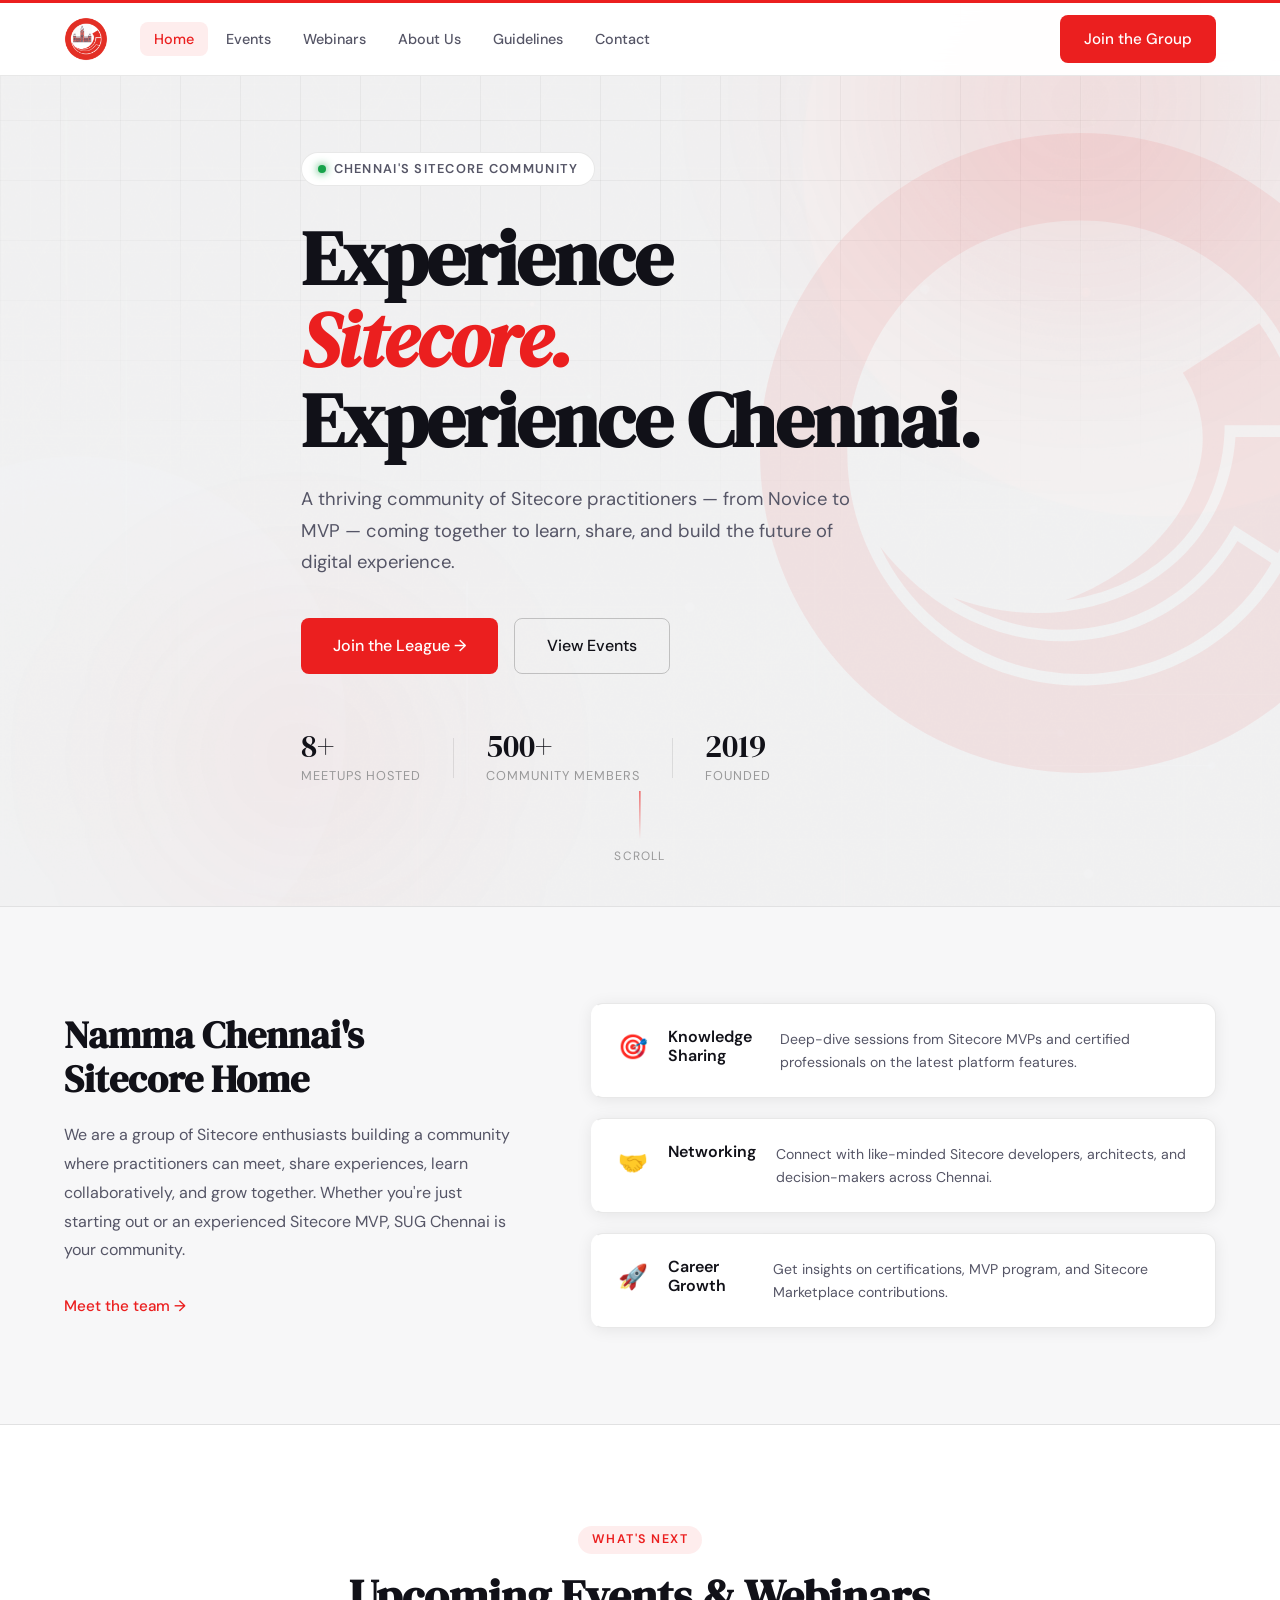
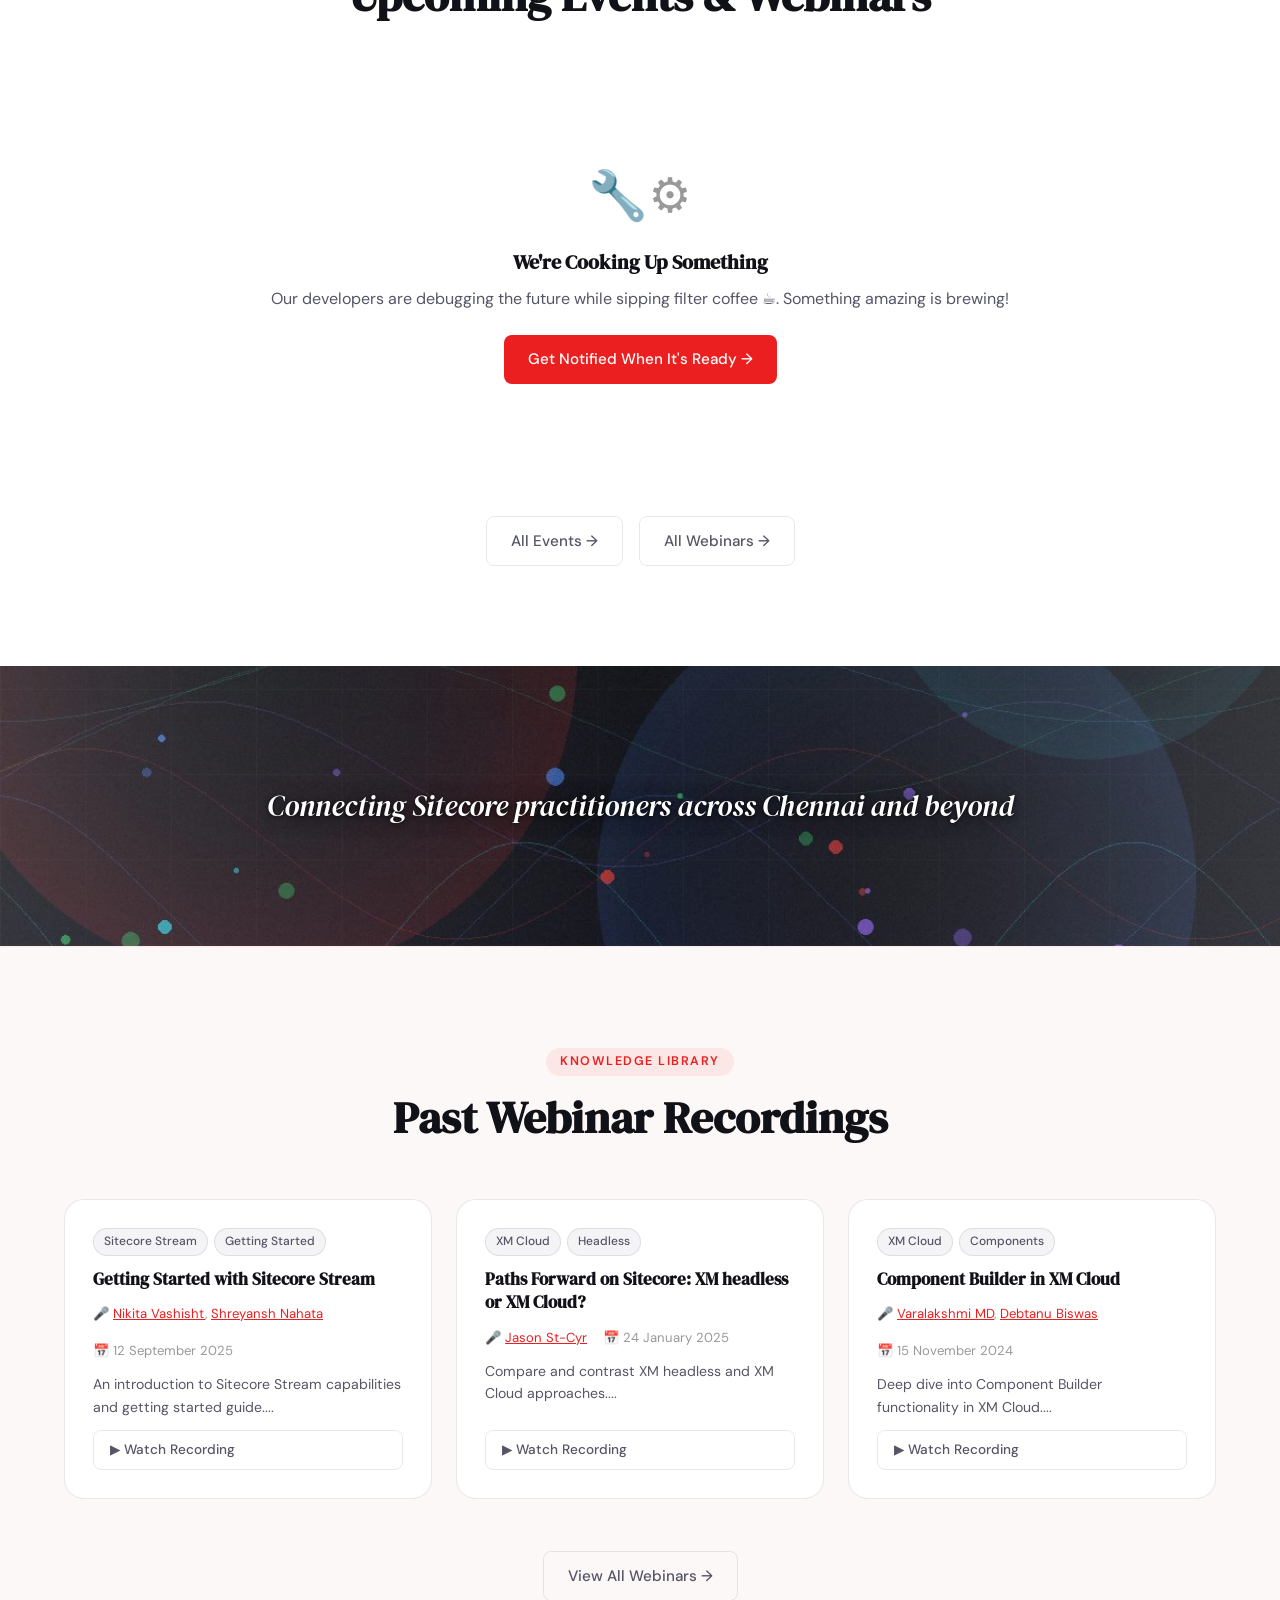
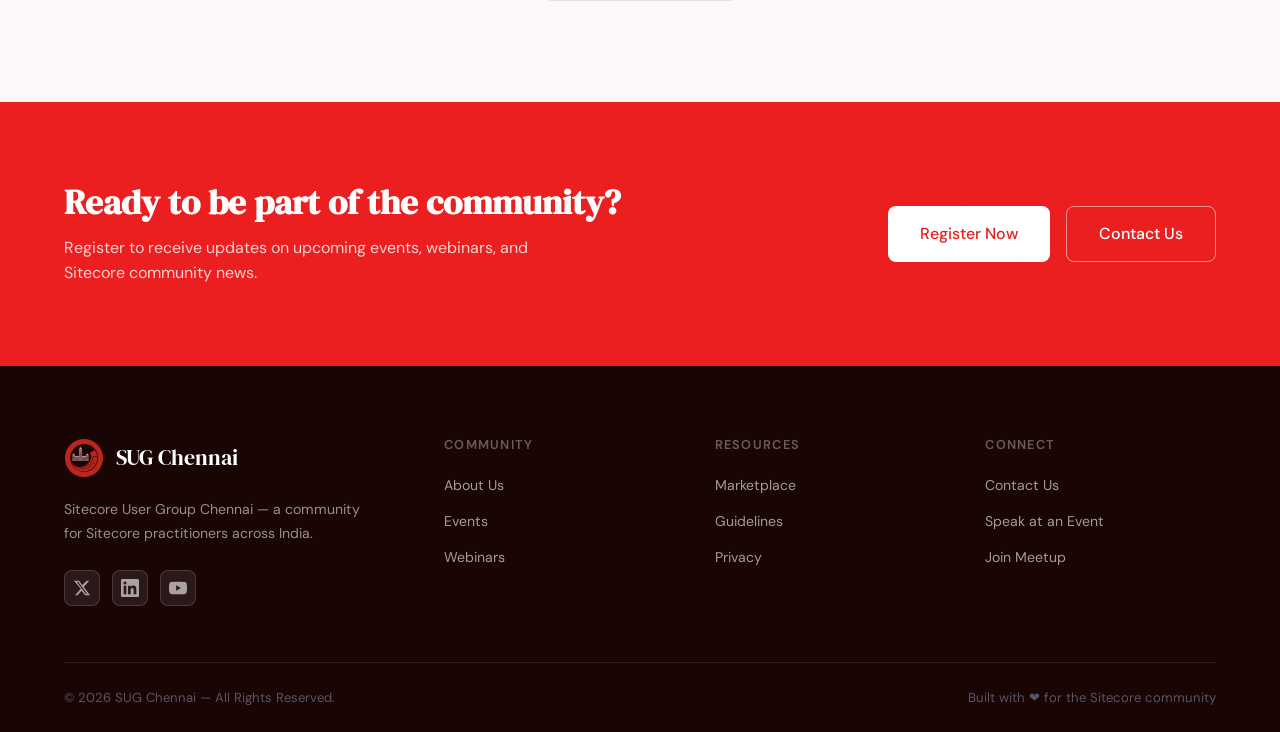
==== index.html @ 9e7dcb3f "Updated index" ====
<!DOCTYPE html>
<html lang="en-IN">
<head>
  <meta charset="UTF-8"/>
  <meta http-equiv="X-UA-Compatible" content="IE=edge"/>
  <meta name="viewport" content="width=device-width, initial-scale=1.0"/>
  <title>SUG Chennai – Sitecore User Group</title>
  <meta name="description" content="Sitecore User Group Chennai – A community of Sitecore enthusiasts sharing knowledge through meetups, webinars, and collaboration."/>
  <meta property="og:title" content="SUG Chennai – Sitecore User Group"/>
  <meta property="og:description" content="Experience Sitecore, Experience Chennai. Join the SUG Chennai community of Sitecore practitioners."/>
  <meta property="og:type" content="website"/>
  <meta property="og:url" content="https://www.sugchennai.co.in"/>
  <meta property="og:image" content="https://www.sugchennai.co.in/images/tech/hero-tech.jpg"/>
  <meta name="twitter:card" content="summary_large_image"/>
  <meta name="twitter:site" content="@sugchennai"/>
  <meta name="twitter:title" content="SUG Chennai – Sitecore User Group"/>
  <meta name="twitter:image" content="https://www.sugchennai.co.in/images/tech/hero-tech.jpg"/>
  <link rel="icon" href="images/favicon.png"/>
  <link rel="preconnect" href="https://fonts.googleapis.com"/>
  <link rel="preconnect" href="https://fonts.gstatic.com" crossorigin/>
  <link href="https://fonts.googleapis.com/css2?family=DM+Serif+Display:ital@0;1&family=DM+Sans:ital,opsz,wght@0,9..40,300;0,9..40,400;0,9..40,500;0,9..40,600;1,9..40,300&display=swap" rel="stylesheet"/>
  <link rel="stylesheet" href="style.css"/>
</head>
<body>

  <!-- NAV -->
  <!-- CONSISTENT HEADER ACROSS ALL PAGES -->
  <nav class="nav" id="nav">
    <div class="nav-inner">
      <a href="index.html" class="nav-logo">
        <img src="images/logo.png" alt="SUG Chennai" onerror="this.style.display='none'; this.nextElementSibling.style.display='flex'"/>
        <span class="logo-text" style="display:none">SUG<span class="accent">.</span></span>
      </a>
      <ul class="nav-links">
        <li><a href="index.html" class="active">Home</a></li>
        <li><a href="events.html">Events</a></li>
        <li><a href="webinar.html">Webinars</a></li>
        <li><a href="about.html">About Us</a></li>
        <li><a href="community-guidelines.html">Guidelines</a></li>
        <!-- <li><a href="https://www.meetup.com/sitecore-user-group-chennai/" target="_blank">Meetup</a></li> -->
        <li><a href="contact.html">Contact</a></li>
      </ul>
      <a href="https://docs.google.com/forms/d/e/1FAIpQLSclUuPoq6JLe4AswHsYxuBqe74FleTvR5fgJTmBtIwQFV6fjw/viewform" target="_blank" class="btn btn-primary nav-cta">Join the Group</a>
      <button class="hamburger" id="hamburger"><span></span><span></span><span></span></button>
    </div>
    <div class="mobile-menu" id="mobileMenu">
      <ul>
        <li><a href="index.html" class="active">Home</a></li>
        <li><a href="events.html">Events</a></li>
        <li><a href="webinar.html">Webinars</a></li>
        <li><a href="about.html">About Us</a></li>
        <li><a href="community-guidelines.html">Guidelines</a></li>
        <!-- <li><a href="https://www.meetup.com/sitecore-user-group-chennai/" target="_blank">Meetup</a></li> -->
        <li><a href="contact.html">Contact</a></li>
      </ul>
    </div>
  </nav>

  <!-- HERO -->
  <section class="hero">
    <div class="hero-bg">
      <div class="hero-img-bg"></div>
      <div class="hero-grid"></div>
      <div class="hero-orb hero-orb-1"></div>
      <div class="hero-orb hero-orb-2"></div>
      <!-- Sitecore logo — large decorative watermark, right side -->
      <img src="images/sitecorelogo.svg" class="hero-logo-watermark" alt="" aria-hidden="true"/>
    </div>
    <div class="container hero-content">
      <div class="hero-badge animate-in" style="animation-delay:0.1s">
        <span class="badge-dot"></span> Chennai's Sitecore Community
      </div>
      <h1 class="hero-title animate-in" style="animation-delay:0.2s">
        Experience<br/><em>Sitecore.</em><br/>Experience Chennai.
      </h1>
      <p class="hero-sub animate-in" style="animation-delay:0.35s">
        A thriving community of Sitecore practitioners — from Novice to MVP — coming together to learn, share, and build the future of digital experience.
      </p>
      <div class="hero-actions animate-in" style="animation-delay:0.5s">
        <a href="https://docs.google.com/forms/d/e/1FAIpQLSclUuPoq6JLe4AswHsYxuBqe74FleTvR5fgJTmBtIwQFV6fjw/viewform" target="_blank" class="btn btn-primary btn-large">Join the League →</a>
        <a href="events.html" class="btn btn-ghost btn-large" style="border-color:rgba(0,0,0,0.2);color:var(--text);">View Events</a>
      </div>
      <div class="hero-stats animate-in" style="animation-delay:0.65s">
        <div class="stat"><span class="stat-num">8+</span><span class="stat-label">Meetups Hosted</span></div>
        <div class="stat-divider"></div>
        <div class="stat"><span class="stat-num">500+</span><span class="stat-label">Community Members</span></div>
        <div class="stat-divider"></div>
        <div class="stat"><span class="stat-num">2019</span><span class="stat-label">Founded</span></div>
      </div>
    </div>
    <div class="hero-scroll-indicator">
      <div class="scroll-line"></div>
      <span>Scroll</span>
    </div>
  </section>

  <!-- ABOUT STRIP -->
  <section class="about-strip">
    <div class="container">
      <div class="about-strip-inner">
        <div class="about-strip-text">
          <h2>Namma Chennai's<br/>Sitecore Home</h2>
          <p>We are a group of Sitecore enthusiasts building a community where practitioners can meet, share experiences, learn collaboratively, and grow together. Whether you're just starting out or an experienced Sitecore MVP, SUG Chennai is your community.</p>
          <a href="about.html" class="link-arrow">Meet the team →</a>
        </div>
        <div class="about-strip-features">
          <div class="feature-card">
            <div class="feature-icon">🎯</div>
            <h3>Knowledge Sharing</h3>
            <p>Deep-dive sessions from Sitecore MVPs and certified professionals on the latest platform features.</p>
          </div>
          <div class="feature-card">
            <div class="feature-icon">🤝</div>
            <h3>Networking</h3>
            <p>Connect with like-minded Sitecore developers, architects, and decision-makers across Chennai.</p>
          </div>
          <div class="feature-card">
            <div class="feature-icon">🚀</div>
            <h3>Career Growth</h3>
            <p>Get insights on certifications, MVP program, and Sitecore Marketplace contributions.</p>
          </div>
        </div>
      </div>
    </div>
  </section>

  <!-- UPCOMING EVENTS -->
  <section class="section" id="upcoming">
    <div class="container">
      <div class="section-header">
        <div class="section-tag">What's Next</div>
        <h2 class="section-title">Upcoming Events & Webinars</h2>
      </div>
      <div class="upcoming-grid" id="upcomingGrid">
        <!-- Rendered by JS -->
        <div class="loading-placeholder">Loading events...</div>
      </div>
      <div class="section-footer">
        <a href="events.html" class="btn btn-outline">All Events →</a>
        <a href="webinar.html" class="btn btn-outline">All Webinars →</a>
      </div>
    </div>
  </section>

  <!-- TECH VISUAL BREAK -->
  <div class="img-break">
    <img src="images/tech/network-abstract.jpg" alt="Technology network visualization" loading="lazy"/>
    <div class="img-break-overlay">
      <div class="img-break-text">
        <span>Connecting Sitecore practitioners across Chennai and beyond</span>
      </div>
    </div>
  </div>

  <!-- RECENT WEBINARS -->
  <section class="section section-alt" id="webinars">
    <div class="container">
      <div class="section-header">
        <div class="section-tag">Knowledge Library</div>
        <h2 class="section-title">Past Webinar Recordings</h2>
      </div>
      <div class="webinar-grid" id="webinarGrid">
        <!-- Rendered by JS -->
      </div>
      <div class="section-footer">
        <a href="webinar.html" class="btn btn-outline">View All Webinars →</a>
      </div>
    </div>
  </section>

  <!-- JOIN CTA -->
  <section class="cta-section">
    <div class="container">
      <div class="cta-inner">
        <div class="cta-text">
          <h2>Ready to be part of the community?</h2>
          <p>Register to receive updates on upcoming events, webinars, and Sitecore community news.</p>
        </div>
        <div class="cta-actions">
          <a href="https://docs.google.com/forms/d/e/1FAIpQLSclUuPoq6JLe4AswHsYxuBqe74FleTvR5fgJTmBtIwQFV6fjw/viewform" target="_blank" class="btn btn-primary btn-large">Register Now</a>
          <a href="https://forms.gle/mnNefUYWEunT3SGh9" target="_blank" class="btn btn-ghost btn-large">Contact Us</a>
        </div>
      </div>
    </div>
  </section>

  <!-- FOOTER -->
  <!-- CONSISTENT FOOTER ACROSS ALL PAGES -->
  <footer class="footer">
    <div class="container">
      <div class="footer-top">
        <div class="footer-brand">
          <div style="display:flex;align-items:center;gap:12px;margin-bottom:4px;">
            <img src="images/logo.png" width="40" height="40" alt="SUG Chennai" style="opacity:0.8;"/>
            <span class="footer-logo">SUG Chennai</span>
          </div>
          <p>Sitecore User Group Chennai — a community for Sitecore practitioners across India.</p>
          <div class="social-links">
            <a href="https://twitter.com/sugchennai" target="_blank" aria-label="Twitter"><svg viewBox="0 0 24 24" width="18" height="18" fill="currentColor"><path d="M18.244 2.25h3.308l-7.227 8.26 8.502 11.24H16.17l-4.714-6.231-5.401 6.231H2.744l7.73-8.835L1.254 2.25H8.08l4.259 5.631zm-1.161 17.52h1.833L7.084 4.126H5.117z"/></svg></a>
            <a href="https://www.linkedin.com/groups/8679823/" target="_blank" aria-label="LinkedIn"><svg viewBox="0 0 24 24" width="18" height="18" fill="currentColor"><path d="M20.447 20.452h-3.554v-5.569c0-1.328-.027-3.037-1.852-3.037-1.853 0-2.136 1.445-2.136 2.939v5.667H9.351V9h3.414v1.561h.046c.477-.9 1.637-1.85 3.37-1.85 3.601 0 4.267 2.37 4.267 5.455v6.286zM5.337 7.433a2.062 2.062 0 01-2.063-2.065 2.064 2.064 0 112.063 2.065zm1.782 13.019H3.555V9h3.564v11.452zM22.225 0H1.771C.792 0 0 .774 0 1.729v20.542C0 23.227.792 24 1.771 24h20.451C23.2 24 24 23.227 24 22.271V1.729C24 .774 23.2 0 22.222 0h.003z"/></svg></a>
            <a href="https://www.youtube.com/channel/UCOzk19JDPhqL1rsR-O8bP-g" target="_blank" aria-label="YouTube"><svg viewBox="0 0 24 24" width="18" height="18" fill="currentColor"><path d="M23.498 6.186a3.016 3.016 0 00-2.122-2.136C19.505 3.545 12 3.545 12 3.545s-7.505 0-9.377.505A3.017 3.017 0 00.502 6.186C0 8.07 0 12 0 12s0 3.93.502 5.814a3.016 3.016 0 002.122 2.136c1.871.505 9.376.505 9.376.505s7.505 0 9.377-.505a3.015 3.015 0 002.122-2.136C24 15.93 24 12 24 12s0-3.93-.502-5.814zM9.545 15.568V8.432L15.818 12l-6.273 3.568z"/></svg></a>
          </div>
        </div>
        <div class="footer-links">
          <div class="footer-col">
            <h4>Community</h4>
            <ul>
              <li><a href="about.html">About Us</a></li>
              <li><a href="events.html">Events</a></li>
              <li><a href="webinar.html">Webinars</a></li>
            </ul>
          </div>
          <div class="footer-col">
            <h4>Resources</h4>
            <ul>
              <li><a href="market-place-contribution.html">Marketplace</a></li>
              <li><a href="community-guidelines.html">Guidelines</a></li>
              <li><a href="privacy-policy.html">Privacy</a></li>
            </ul>
          </div>
          <div class="footer-col">
            <h4>Connect</h4>
            <ul>
              <li><a href="https://forms.gle/mnNefUYWEunT3SGh9" target="_blank">Contact Us</a></li>
              <li><a href="https://forms.gle/mnNefUYWEunT3SGh9" target="_blank">Speak at an Event</a></li>
              <li><a href="https://www.meetup.com/sitecore-user-group-chennai/" target="_blank">Join Meetup</a></li>
            </ul>
          </div>
        </div>
      </div>
      <div class="footer-bottom">
        <p>© <span class="current-year"></span> SUG Chennai — All Rights Reserved.</p>
        <p>Built with ❤️ for the Sitecore community</p>
      </div>
    </div>
  </footer>

  <script>
    // Update current year in footer
    document.querySelector('.current-year').textContent = new Date().getFullYear();

    // Mobile menu toggle
    const hamburger = document.getElementById('hamburger');
    const mobileMenu = document.getElementById('mobileMenu');
    
    hamburger.addEventListener('click', () => {
      hamburger.classList.toggle('open');
      mobileMenu.classList.toggle('open');
    });

    // Close menu when link is clicked
    document.querySelectorAll('.mobile-menu a').forEach(link => {
      link.addEventListener('click', () => {
        hamburger.classList.remove('open');
        mobileMenu.classList.remove('open');
      });
    });

    // Sticky nav on scroll
    let lastScroll = 0;
    window.addEventListener('scroll', () => {
      const nav = document.getElementById('nav');
      if (window.scrollY > 100) {
        nav.style.boxShadow = '0 4px 20px rgba(0,0,0,0.1)';
      } else {
        nav.style.boxShadow = '0 2px 12px rgba(0,0,0,0.06)';
      }
    });
  </script>

  <script src="data.js"></script>
  <script src="main.js"></script>
  <script>
    // Render upcoming events & webinars on homepage
    document.addEventListener('DOMContentLoaded', function() {
      // Get current date and time
      const now = new Date();
      
      // Filter for truly future events/webinars (considering date AND time)
      const upcoming = [
        ...SUGData.events.filter(e => {
          const eventDateTime = new Date(e.date);
          // Parse time from format like "5:00 PM - 6:00 PM IST"
          const timeMatch = e.time.match(/(\d+):(\d+)\s*(AM|PM)/i);
          if (timeMatch) {
            let hours = parseInt(timeMatch[1]);
            const minutes = parseInt(timeMatch[2]);
            const period = timeMatch[3].toUpperCase();
            
            // Convert to 24-hour format
            if (period === 'PM' && hours !== 12) hours += 12;
            if (period === 'AM' && hours === 12) hours = 0;
            
            eventDateTime.setHours(hours, minutes, 0, 0);
          }
          
          return eventDateTime > now;
        }).map(e => ({...e, type:'event'})),
        
        ...SUGData.webinars.filter(w => {
          const webinarDateTime = new Date(w.date);
          // Parse time from format like "5:00 PM - 6:00 PM IST"
          const timeMatch = w.time.match(/(\d+):(\d+)\s*(AM|PM)/i);
          if (timeMatch) {
            let hours = parseInt(timeMatch[1]);
            const minutes = parseInt(timeMatch[2]);
            const period = timeMatch[3].toUpperCase();
            
            // Convert to 24-hour format
            if (period === 'PM' && hours !== 12) hours += 12;
            if (period === 'AM' && hours === 12) hours = 0;
            
            webinarDateTime.setHours(hours, minutes, 0, 0);
          }
          
          return webinarDateTime > now;
        }).map(w => ({...w, type:'webinar'}))
      ].sort((a,b) => new Date(a.date) - new Date(b.date));

      const grid = document.getElementById('upcomingGrid');
      if (upcoming.length === 0) {
        grid.innerHTML = `
          <div class="empty-state" style="grid-column: 1 / -1; text-align: center; padding: 80px 24px;">
            <div style="font-size: 48px; margin-bottom: 16px;">🔧⚙️</div>
            <h3 style="margin: 0 0 12px 0; color: var(--text); font-size: 20px;">We're Cooking Up Something</h3>
            <p style="margin: 0 0 24px 0; color: var(--text-muted); font-size: 16px;">Our developers are debugging the future while sipping filter coffee ☕. Something amazing is brewing!</p>
            <a href="https://forms.gle/mnNefUYWEunT3SGh9" target="_blank" class="btn btn-primary" style="display: inline-block; color: white !important;">Get Notified When It's Ready →</a>
          </div>
        `;
      } else {
        grid.innerHTML = upcoming.slice(0,3).map(item => renderUpcomingCard(item)).join('');
      }

      // Render most recent completed webinars (newest first)
      const webinarGrid = document.getElementById('webinarGrid');
      const completed = SUGData.webinars
        .filter(w => w.status === 'completed')
        .sort((a, b) => new Date(b.date) - new Date(a.date)) // Sort newest first
        .slice(0,3);
      
      webinarGrid.innerHTML = completed.map(w => {
        const speakersHtml = (w.speakers || []).map(s => {
          const name = typeof s === 'object' ? s.name : s;
          const url  = typeof s === 'object' ? s.linkedin : null;
          return url
            ? `<a href="${url}" target="_blank" rel="noopener" style="color:var(--accent);text-decoration:underline;">${name}</a>`
            : name;
        }).join(', ');
        return `
          <div class="webinar-card">
            <div class="webinar-tags">${(w.tags || []).map(t => `<span class="tag">${t}</span>`).join('')}</div>
            <h3>${w.title}</h3>
            <div class="webinar-meta">
              ${speakersHtml ? `<span>🎤 ${speakersHtml}</span>` : ''}
              <span>📅 ${formatDate(w.date)}</span>
            </div>
            <p>${w.description.substring(0, 120)}...</p>
            ${w.youtubeId && w.youtubeId.length === 11 ? `<a href="https://www.youtube.com/watch?v=${w.youtubeId}" target="_blank" class="btn btn-sm btn-outline">▶ Watch Recording</a>` : ''}
          </div>
        `;
      }).join('');
    });

    function renderUpcomingCard(item) {
      const isEvent = item.type === 'event';
      const speakersHtml = (item.speakers || []).map(s => {
        const name = typeof s === 'object' ? s.name : s;
        const url  = typeof s === 'object' ? s.linkedin : null;
        return url
          ? `<a href="${url}" target="_blank" rel="noopener" style="color:var(--accent);text-decoration:underline;">${name}</a>`
          : name;
      }).join(', ');
      return `
        <div class="upcoming-card upcoming-card--${item.type}">
          <div class="upcoming-card-type">${isEvent ? '📍 In-Person / Online Event' : '🖥 Live Webinar'}</div>
          <div class="upcoming-card-date">${formatDate(item.date)}</div>
          <h3>${item.title}</h3>
          <p>${item.description.substring(0, 130)}...</p>
          <div class="upcoming-card-meta">
            ${isEvent
              ? `<span>🕐 ${item.time}</span><span>📍 ${item.venue}</span>${speakersHtml ? `<span>🎤 ${speakersHtml}</span>` : ''}`
              : `<span>🕐 ${item.time}</span>${speakersHtml ? `<span>🎤 ${speakersHtml}</span>` : ''}`}
          </div>
          <div class="upcoming-card-tags">${(item.tags||[]).map(t=>`<span class="tag">${t}</span>`).join('')}</div>
          ${item.registerLink ? `<a href="${item.registerLink}" target="_blank" class="btn btn-primary">Register →</a>` : ''}
        </div>
      `;
    }

    function formatDate(dateStr) {
      return new Date(dateStr).toLocaleDateString('en-IN', {day:'numeric', month:'long', year:'numeric'});
    }
  </script>
</body>
</html>
---- style.css ----
/* ============================================
   SUG Chennai – Global Stylesheet
   Design: White + Sitecore Red professional theme
   ============================================ */

:root {
  --bg: #ffffff;
  --bg-2: #f7f7f8;
  --bg-3: #f0f0f2;
  --surface: #ffffff;
  --surface-2: #f4f4f6;
  --border: rgba(0,0,0,0.09);
  --border-hover: rgba(0,0,0,0.2);
  --text: #111118;
  --text-muted: #555566;
  --text-faint: #99999a;
  --accent: #eb1f1f;
  --accent-light: #ff4444;
  --accent-dim: rgba(235,31,31,0.08);
  --accent-glow: rgba(235,31,31,0.18);
  --blue: #2563eb;
  --green: #16a34a;
  --yellow: #d97706;
  --radius: 12px;
  --radius-lg: 20px;
  --radius-sm: 8px;
  --shadow: 0 2px 16px rgba(0,0,0,0.08);
  --shadow-lg: 0 8px 40px rgba(0,0,0,0.13);
  --font-display: 'DM Serif Display', Georgia, serif;
  --font-body: 'DM Sans', system-ui, sans-serif;
  --nav-h: 72px;
  --max-w: 1200px;
  --transition: 0.2s ease;
}

*, *::before, *::after { box-sizing: border-box; margin: 0; padding: 0; }

html { scroll-behavior: smooth; }

body {
  background: var(--bg);
  color: var(--text);
  font-family: var(--font-body);
  font-size: 16px;
  line-height: 1.6;
  -webkit-font-smoothing: antialiased;
  overflow-x: hidden;
}

a { color: inherit; text-decoration: none; }
img { max-width: 100%; display: block; }
ul { list-style: none; }
button { cursor: pointer; font-family: inherit; }

/* ---- TYPOGRAPHY ---- */
h1, h2, h3, h4, h5 { font-family: var(--font-display); line-height: 1.15; color: var(--text); }
h1 { font-size: clamp(2.4rem, 5vw, 4.2rem); }
h2 { font-size: clamp(1.8rem, 3.5vw, 2.8rem); }
h3 { font-size: clamp(1.2rem, 2.5vw, 1.5rem); }
h4 { font-size: 1.1rem; font-family: var(--font-body); font-weight: 600; }
p { color: var(--text-muted); }
em { font-style: italic; color: var(--accent); }

.accent { color: var(--accent); }

/* ---- LAYOUT ---- */
.container {
  max-width: var(--max-w);
  margin: 0 auto;
  padding: 0 24px;
}

.section { padding: 100px 0; }
.section-alt { background: #fdf8f8; border-top: 1px solid rgba(235,31,31,0.06); border-bottom: 1px solid rgba(235,31,31,0.06); }

.section-header {
  margin-bottom: 56px;
  text-align: center;
}

.section-tag {
  display: inline-block;
  font-size: 0.78rem;
  font-weight: 600;
  letter-spacing: 0.12em;
  text-transform: uppercase;
  color: var(--accent);
  background: var(--accent-dim);
  padding: 4px 14px;
  border-radius: 100px;
  margin-bottom: 16px;
}

.section-title { color: var(--text); margin-bottom: 12px; }

.section-footer {
  margin-top: 52px;
  display: flex;
  gap: 16px;
  justify-content: center;
  flex-wrap: wrap;
}

/* ---- BUTTONS ---- */
.btn {
  display: inline-flex;
  align-items: center;
  gap: 8px;
  padding: 12px 24px;
  border-radius: var(--radius-sm);
  font-weight: 500;
  font-size: 0.95rem;
  transition: all var(--transition);
  border: none;
  cursor: pointer;
  font-family: var(--font-body);
  white-space: nowrap;
}

.btn-primary {
  background: var(--accent);
  color: #fff;
  box-shadow: 0 0 0 0 var(--accent-glow);
}
.btn-primary:hover {
  background: var(--accent-light);
  box-shadow: 0 0 0 4px var(--accent-glow);
  transform: translateY(-1px);
}

.btn-ghost {
  background: transparent;
  color: var(--text);
  border: 1px solid var(--border-hover);
}
.btn-ghost:hover { border-color: var(--accent); color: var(--accent); }

.btn-outline {
  background: transparent;
  color: var(--text-muted);
  border: 1px solid var(--border);
}
.btn-outline:hover { border-color: var(--text-muted); color: var(--text); }

.btn-large { padding: 14px 32px; font-size: 1rem; }
.btn-sm { padding: 8px 16px; font-size: 0.85rem; }

/* ---- NAV ---- */
.nav {
  position: fixed;
  top: 0; left: 0; right: 0;
  z-index: 1000;
  background: rgba(255,255,255,0.97);
  backdrop-filter: blur(16px);
  -webkit-backdrop-filter: blur(16px);
  border-bottom: 1px solid var(--border);
  border-top: 3px solid var(--accent);
  transition: all var(--transition);
  box-shadow: 0 2px 12px rgba(0,0,0,0.06);
}

.nav-inner {
  max-width: var(--max-w);
  margin: 0 auto;
  padding: 0 24px;
  height: var(--nav-h);
  display: flex;
  align-items: center;
  gap: 32px;
}

.nav-logo {
  display: flex;
  align-items: center;
  flex-shrink: 0;
}

.nav-logo img { height: 44px; width: auto; }

.logo-text {
  font-family: var(--font-display);
  font-size: 1.6rem;
  color: var(--text);
}

.nav-links {
  display: flex;
  gap: 4px;
  align-items: center;
  flex: 1;
}

.nav-links a {
  padding: 8px 14px;
  border-radius: var(--radius-sm);
  color: var(--text-muted);
  font-size: 0.9rem;
  font-weight: 500;
  transition: all var(--transition);
}

.nav-links a:hover, .nav-links a.active {
  color: var(--accent);
  background: var(--accent-dim);
}

.nav-cta { flex-shrink: 0; }

.hamburger {
  display: none;
  flex-direction: column;
  gap: 5px;
  background: none;
  border: none;
  padding: 8px;
  margin-left: auto;
}

.hamburger span {
  display: block;
  width: 22px;
  height: 2px;
  background: var(--text);
  border-radius: 2px;
  transition: all var(--transition);
}

.hamburger.open span:nth-child(1) { transform: rotate(45deg) translate(5px, 5px); }
.hamburger.open span:nth-child(2) { opacity: 0; }
.hamburger.open span:nth-child(3) { transform: rotate(-45deg) translate(5px, -5px); }

.mobile-menu {
  display: none;
  background: var(--surface);
  border-top: 1px solid var(--border);
  padding: 16px 24px;
}

.mobile-menu ul { display: flex; flex-direction: column; gap: 4px; }
.mobile-menu a {
  display: block;
  padding: 10px 12px;
  color: var(--text-muted);
  border-radius: var(--radius-sm);
  font-size: 0.95rem;
}
.mobile-menu a:hover { color: var(--text); background: var(--bg); }

/* ---- HERO ---- */
.hero {
  min-height: 100vh;
  display: flex;
  align-items: center;
  position: relative;
  overflow: hidden;
  padding-top: var(--nav-h);
}

.hero-bg {
  position: absolute;
  inset: 0;
  z-index: 0;
}

.hero-grid {
  position: absolute;
  inset: 0;
  background-image:
    linear-gradient(rgba(0,0,0,0.04) 1px, transparent 1px),
    linear-gradient(90deg, rgba(0,0,0,0.04) 1px, transparent 1px);
  background-size: 60px 60px;
  mask-image: radial-gradient(ellipse 80% 60% at 50% 0%, black 40%, transparent 100%);
}

.hero-orb {
  position: absolute;
  border-radius: 50%;
  filter: blur(80px);
  pointer-events: none;
}

.hero-orb-1 {
  width: 700px; height: 700px;
  background: radial-gradient(circle, rgba(235,31,31,0.12) 0%, transparent 65%);
  top: -250px; right: -150px;
}

.hero-orb-2 {
  width: 500px; height: 500px;
  background: radial-gradient(circle, rgba(235,31,31,0.06) 0%, transparent 65%);
  bottom: -100px; left: 50px;
}

.hero-content {
  position: relative;
  z-index: 1;
  max-width: 780px;
  padding-top: 80px;
  padding-bottom: 120px;
}

.hero-badge {
  display: inline-flex;
  align-items: center;
  gap: 8px;
  font-size: 0.8rem;
  font-weight: 600;
  letter-spacing: 0.1em;
  text-transform: uppercase;
  color: var(--text-muted);
  background: var(--surface);
  border: 1px solid var(--border);
  padding: 6px 16px;
  border-radius: 100px;
  margin-bottom: 32px;
}

.badge-dot {
  width: 8px; height: 8px;
  background: var(--green);
  border-radius: 50%;
  box-shadow: 0 0 8px var(--green);
  animation: pulse 2s infinite;
}

@keyframes pulse {
  0%, 100% { opacity: 1; box-shadow: 0 0 8px var(--green); }
  50% { opacity: 0.7; box-shadow: 0 0 16px var(--green); }
}

.hero-title {
  font-size: clamp(3rem, 6vw, 5.5rem);
  line-height: 1.05;
  margin-bottom: 24px;
  letter-spacing: -0.02em;
}

.hero-sub {
  font-size: 1.15rem;
  color: var(--text-muted);
  max-width: 560px;
  margin-bottom: 40px;
  line-height: 1.7;
}

.hero-actions {
  display: flex;
  gap: 16px;
  flex-wrap: wrap;
  margin-bottom: 56px;
}

.hero-stats {
  display: flex;
  align-items: center;
  gap: 32px;
}

.stat { display: flex; flex-direction: column; }
.stat-num { font-family: var(--font-display); font-size: 2rem; color: var(--text); line-height: 1; }
.stat-label { font-size: 0.8rem; color: var(--text-faint); margin-top: 4px; text-transform: uppercase; letter-spacing: 0.08em; }
.stat-divider { width: 1px; height: 40px; background: var(--border); }

.hero-scroll-indicator {
  position: absolute;
  bottom: 40px;
  left: 50%;
  transform: translateX(-50%);
  display: flex;
  flex-direction: column;
  align-items: center;
  gap: 8px;
  color: var(--text-faint);
  font-size: 0.75rem;
  letter-spacing: 0.1em;
  text-transform: uppercase;
}

.scroll-line {
  width: 1px;
  height: 48px;
  background: linear-gradient(to bottom, var(--accent), transparent);
  animation: scroll-line 2s ease infinite;
}

@keyframes scroll-line {
  0% { transform: scaleY(0); transform-origin: top; }
  50% { transform: scaleY(1); transform-origin: top; }
  51% { transform: scaleY(1); transform-origin: bottom; }
  100% { transform: scaleY(0); transform-origin: bottom; }
}

/* ---- HERO IMAGE BG ---- */
.hero-img-bg {
  position: absolute;
  inset: 0;
  background-image: url('images/tech/hero-tech.jpg');
  background-size: cover;
  background-position: center;
  opacity: 0.06;
  z-index: 0;
}

/* ---- SITECORE LOGO WATERMARK (decorative hero) ---- */
.hero-logo-watermark {
  position: absolute;
  right: -120px;
  top: 50%;
  transform: translateY(-50%);
  width: 640px;
  height: 640px;
  opacity: 0.07;
  z-index: 0;
  pointer-events: none;
}

@media (max-width: 900px) {
  .hero-logo-watermark {
    width: 380px;
    height: 380px;
    right: -80px;
    opacity: 0.05;
  }
}

/* ---- IMAGE BREAK ---- */
.img-break {
  position: relative;
  height: 280px;
  overflow: hidden;
}

.img-break img {
  width: 100%;
  height: 100%;
  object-fit: cover;
  object-position: center;
  display: block;
}

.img-break-overlay {
  position: absolute;
  inset: 0;
  display: flex;
  align-items: center;
  justify-content: center;
  background: linear-gradient(
    to right,
    rgba(255,255,255,0.18) 0%,
    rgba(255,255,255,0.05) 50%,
    rgba(255,255,255,0.18) 100%
  );
}

.img-break-text {
  text-align: center;
  padding: 0 24px;
}

.img-break-text span {
  font-family: var(--font-display);
  font-size: clamp(1.1rem, 2.5vw, 1.8rem);
  color: #fff;
  font-style: italic;
  opacity: 1;
  text-shadow: 0 2px 20px rgba(0,0,0,0.5), 0 1px 4px rgba(0,0,0,0.7);
}

/* ---- PAGE HERO WITH IMAGE ---- */
.page-hero-img {
  position: absolute;
  inset: 0;
  background-size: cover;
  background-position: center;
  opacity: 0.9;
}

/* ---- FEATURE IMAGE CARDS ---- */
.img-feature-grid {
  display: grid;
  grid-template-columns: repeat(3, 1fr);
  gap: 0;
  border-radius: var(--radius-lg);
  overflow: hidden;
  margin-top: 40px;
  border: 1px solid var(--border);
}

.img-feature-item {
  position: relative;
  height: 220px;
  overflow: hidden;
}

.img-feature-item img {
  width: 100%;
  height: 100%;
  object-fit: cover;
  filter: none;
  transition: all 0.4s ease;
}

.img-feature-item:hover img {
  filter: none;
  transform: scale(1.04);
}

.img-feature-caption {
  position: absolute;
  bottom: 0; left: 0; right: 0;
  padding: 16px 20px;
  background: linear-gradient(to top, rgba(0,0,0,0.65) 0%, rgba(0,0,0,0.1) 60%, transparent 100%);
}

.img-feature-caption h4 {
  font-size: 0.9rem;
  color: var(--text);
  margin-bottom: 2px;
}

.img-feature-caption p {
  font-size: 0.75rem;
  color: var(--text-muted);
  margin: 0;
}

@media (max-width: 768px) {
  .img-feature-grid { grid-template-columns: 1fr; }
  .img-break { height: 180px; }
}

/* ---- ANIMATE IN ---- */
.animate-in {
  opacity: 0;
  transform: translateY(20px);
  animation: fadeUp 0.7s ease forwards;
}

@keyframes fadeUp {
  to { opacity: 1; transform: translateY(0); }
}

/* ---- ABOUT STRIP ---- */
.about-strip {
  background: var(--bg-2);
  padding: 96px 0;
  border-top: 1px solid var(--border);
  border-bottom: 1px solid var(--border);
}

.about-strip-inner {
  display: grid;
  grid-template-columns: 1fr 1.4fr;
  gap: 80px;
  align-items: center;
}

.about-strip-text h2 {
  font-size: clamp(1.8rem, 3vw, 2.6rem);
  margin-bottom: 20px;
}

.about-strip-text p {
  margin-bottom: 28px;
  line-height: 1.8;
}

.link-arrow {
  color: var(--accent);
  font-weight: 500;
  font-size: 0.95rem;
  transition: gap var(--transition);
}
.link-arrow:hover { text-decoration: underline; }

.about-strip-features {
  display: flex;
  flex-direction: column;
  gap: 20px;
}

.feature-card {
  background: var(--surface);
  border: 1px solid var(--border);
  border-left: 3px solid transparent;
  border-radius: var(--radius);
  padding: 24px;
  display: flex;
  gap: 20px;
  align-items: flex-start;
  transition: all var(--transition);
  box-shadow: var(--shadow);
}

.feature-card:hover {
  border-color: var(--border-hover);
  border-left-color: var(--accent);
  transform: translateY(-2px);
  box-shadow: var(--shadow-lg);
}

.feature-icon { font-size: 1.5rem; flex-shrink: 0; }

.feature-card h3 {
  font-size: 1rem;
  font-family: var(--font-body);
  font-weight: 600;
  color: var(--text);
  margin-bottom: 6px;
}

.feature-card p { font-size: 0.88rem; margin: 0; }

/* ---- UPCOMING CARDS ---- */
.upcoming-grid {
  display: grid;
  grid-template-columns: repeat(auto-fill, minmax(320px, 1fr));
  gap: 24px;
}

.upcoming-card {
  background: var(--surface);
  border: 1px solid var(--border);
  border-radius: var(--radius-lg);
  padding: 28px;
  display: flex;
  flex-direction: column;
  gap: 12px;
  transition: all var(--transition);
  position: relative;
  overflow: hidden;
}

.upcoming-card::before {
  content: '';
  position: absolute;
  top: 0; left: 0; right: 0;
  height: 3px;
  background: linear-gradient(90deg, var(--accent), transparent);
  opacity: 0;
  transition: opacity var(--transition);
}

.upcoming-card:hover {
  border-color: var(--border-hover);
  transform: translateY(-3px);
  box-shadow: var(--shadow);
}

.upcoming-card:hover::before { opacity: 1; }

.upcoming-card-type {
  font-size: 0.78rem;
  color: var(--text-faint);
  text-transform: uppercase;
  letter-spacing: 0.08em;
}

.upcoming-card-date {
  font-family: var(--font-display);
  font-size: 1rem;
  color: var(--accent);
}

.upcoming-card h3 { font-size: 1.1rem; color: var(--text); line-height: 1.35; }
.upcoming-card p { font-size: 0.88rem; margin: 0; flex: 1; }

.upcoming-card-meta {
  display: flex;
  flex-direction: column;
  gap: 6px;
  font-size: 0.82rem;
  color: var(--text-faint);
}

.upcoming-card-tags {
  display: flex;
  flex-wrap: wrap;
  gap: 6px;
}

/* ---- WEBINAR CARDS ---- */
.webinar-grid {
  display: grid;
  grid-template-columns: repeat(auto-fill, minmax(340px, 1fr));
  gap: 24px;
}

.webinar-card {
  background: var(--surface);
  border: 1px solid var(--border);
  border-radius: var(--radius-lg);
  padding: 28px;
  display: flex;
  flex-direction: column;
  gap: 12px;
  transition: all var(--transition);
}

.webinar-card:hover { border-color: var(--border-hover); transform: translateY(-2px); }

.webinar-card h3 { font-size: 1.05rem; color: var(--text); line-height: 1.4; }
.webinar-card p { font-size: 0.88rem; flex: 1; margin: 0; }

.webinar-meta {
  display: flex;
  gap: 16px;
  font-size: 0.82rem;
  color: var(--text-faint);
  flex-wrap: wrap;
}

.webinar-tags { display: flex; flex-wrap: wrap; gap: 6px; }

/* ---- TAGS ---- */
.tag {
  display: inline-block;
  font-size: 0.75rem;
  font-weight: 500;
  background: var(--surface-2);
  border: 1px solid var(--border);
  color: var(--text-muted);
  padding: 3px 10px;
  border-radius: 100px;
}

/* ---- CTA SECTION ---- */
.cta-section {
  background: var(--accent);
  border-top: none;
  border-bottom: none;
  padding: 80px 0;
  position: relative;
  overflow: hidden;
}

.cta-section::before {
  content: '';
  position: absolute;
  right: -80px;
  top: 50%;
  transform: translateY(-50%);
  width: 400px;
  height: 400px;
  background: url('images/sitecorelogo.svg') no-repeat center / contain;
  opacity: 0.08;
  pointer-events: none;
}

.cta-inner {
  display: flex;
  align-items: center;
  justify-content: space-between;
  gap: 48px;
  position: relative;
  z-index: 1;
}

.cta-text h2 { font-size: clamp(1.5rem, 3vw, 2.2rem); margin-bottom: 12px; color: #fff; }
.cta-text p { max-width: 480px; color: rgba(255,255,255,0.8); }

.cta-actions { display: flex; gap: 16px; flex-wrap: wrap; flex-shrink: 0; }

.cta-section .btn-primary {
  background: #fff;
  color: var(--accent);
}
.cta-section .btn-primary:hover {
  background: #fff;
  color: var(--accent-light);
  box-shadow: 0 0 0 4px rgba(255,255,255,0.3);
}
.cta-section .btn-ghost {
  border-color: rgba(255,255,255,0.5);
  color: #fff;
}
.cta-section .btn-ghost:hover {
  border-color: #fff;
  color: #fff;
  background: rgba(255,255,255,0.1);
}

/* ---- FOOTER ---- */
.footer {
  background: #1a0505;
  padding: 72px 0 0;
  border-top: none;
}

.footer-top {
  display: grid;
  grid-template-columns: 300px 1fr;
  gap: 80px;
  padding-bottom: 56px;
  border-bottom: 1px solid rgba(255,255,255,0.1);
}

.footer-brand { display: flex; flex-direction: column; gap: 16px; }

.footer-logo {
  font-family: var(--font-display);
  font-size: 1.4rem;
  color: #fff;
}

.footer-brand p { font-size: 0.88rem; line-height: 1.7; color: rgba(255,255,255,0.55); }

.social-links {
  display: flex;
  gap: 12px;
  margin-top: 8px;
}

.social-links a {
  display: flex;
  align-items: center;
  justify-content: center;
  width: 36px;
  height: 36px;
  background: rgba(255,255,255,0.08);
  border: 1px solid rgba(255,255,255,0.15);
  border-radius: var(--radius-sm);
  color: rgba(255,255,255,0.6);
  transition: all var(--transition);
}

.social-links a:hover { border-color: var(--accent); color: #fff; background: var(--accent); }

.footer-links {
  display: grid;
  grid-template-columns: repeat(3, 1fr);
  gap: 40px;
}

.footer-col h4 {
  font-size: 0.8rem;
  font-weight: 600;
  letter-spacing: 0.1em;
  text-transform: uppercase;
  color: rgba(255,255,255,0.35);
  margin-bottom: 20px;
  font-family: var(--font-body);
}

.footer-col ul { display: flex; flex-direction: column; gap: 10px; }
.footer-col a { font-size: 0.88rem; color: rgba(255,255,255,0.6); transition: color var(--transition); }
.footer-col a:hover { color: #fff; }

.footer-bottom {
  display: flex;
  justify-content: space-between;
  align-items: center;
  padding: 24px 0;
  font-size: 0.82rem;
  color: rgba(255,255,255,0.3);
}

/* ---- STATUS BADGES ---- */
.status-badge {
  display: inline-flex;
  align-items: center;
  gap: 6px;
  font-size: 0.75rem;
  font-weight: 600;
  padding: 4px 12px;
  border-radius: 100px;
}

.status-upcoming { background: rgba(34,197,94,0.1); color: var(--green); }
.status-completed { background: rgba(148,163,184,0.1); color: var(--text-faint); }

/* ---- PAGE HERO ---- */
.page-hero {
  padding: calc(var(--nav-h) + 64px) 0 72px;
  background: #fdf8f8;
  border-bottom: 1px solid rgba(235,31,31,0.1);
  border-left: 6px solid var(--accent);
}

.page-hero h1 { margin-bottom: 12px; }
.page-hero p { font-size: 1.1rem; max-width: 560px; }

/* ---- LOADING / EMPTY ---- */
.loading-placeholder, .empty-state {
  grid-column: 1/-1;
  text-align: center;
  padding: 60px 24px;
  color: var(--text-faint);
  font-size: 0.95rem;
}

.empty-state a { color: var(--accent); }

/* ---- TEAM GRID ---- */
.team-grid {
  display: grid;
  grid-template-columns: repeat(auto-fill, minmax(220px, 1fr));
  gap: 24px;
}

.team-card {
  background: var(--surface);
  border: 1px solid var(--border);
  border-radius: var(--radius-lg);
  padding: 28px 24px;
  text-align: center;
  transition: all var(--transition);
}

.team-card:hover { border-color: var(--border-hover); transform: translateY(-2px); }

.team-avatar {
  width: 80px;
  height: 80px;
  border-radius: 50%;
  object-fit: cover;
  margin: 0 auto 16px;
  border: 3px solid var(--accent);
}

.team-card:hover .team-avatar {
  box-shadow: 0 0 0 4px var(--accent-dim);
}

.team-card h3 { font-size: 1rem; color: var(--text); margin-bottom: 4px; }
.team-card .team-role { font-size: 0.8rem; color: var(--accent); font-weight: 600; margin-bottom: 4px; display: block; }
.team-card .team-title { font-size: 0.82rem; color: var(--text-faint); margin-bottom: 16px; }

.team-socials { display: flex; justify-content: center; gap: 8px; }
.team-socials a {
  font-size: 0.75rem;
  color: var(--text-faint);
  background: var(--surface-2);
  padding: 4px 10px;
  border-radius: 100px;
  border: 1px solid var(--border);
  transition: all var(--transition);
}
.team-socials a:hover { color: var(--accent); border-color: var(--accent); }

/* ---- EVENT/WEBINAR LIST ---- */
.events-list { display: flex; flex-direction: column; gap: 20px; }

.event-item {
  background: var(--surface);
  border: 1px solid var(--border);
  border-left: 6px solid var(--accent);
  border-radius: var(--radius-lg);
  padding: 24px;
  display: grid;
  grid-template-columns: 80px 1fr auto;
  gap: 24px;
  align-items: flex-start;
  transition: all var(--transition);
  box-shadow: var(--shadow);
}

.event-item:hover {
  border-color: var(--border-hover);
  transform: translateY(-2px);
  box-shadow: var(--shadow-lg);
}

.event-date-block {
  text-align: center;
  background: var(--surface-2);
  border-radius: var(--radius-sm);
  padding: 12px 8px;
  min-width: 80px;
  flex-shrink: 0;
}

.event-day { font-family: var(--font-display); font-size: 1.8rem; color: var(--accent); line-height: 1; font-weight: 700; }
.event-month { font-size: 0.7rem; color: var(--text-faint); text-transform: uppercase; letter-spacing: 0.08em; margin-top: 2px; }
.event-year { font-size: 0.7rem; color: var(--text-faint); }

.event-info { padding-top: 2px; }
.event-info h3 { color: var(--text); margin-bottom: 8px; font-size: 1.1rem; }
.event-info p { font-size: 0.9rem; margin: 0; color: var(--text-muted); line-height: 1.5; }
.event-info-meta { display: flex; gap: 16px; flex-wrap: wrap; margin-top: 10px; font-size: 0.85rem; color: var(--text-faint); }

.event-action { flex-shrink: 0; padding-top: 2px; }

/* ---- ADMIN PAGE STYLES ---- */
.admin-form {
  background: var(--surface);
  border: 1px solid var(--border);
  border-radius: var(--radius-lg);
  padding: 40px;
  max-width: 700px;
}

.form-group {
  display: flex;
  flex-direction: column;
  gap: 8px;
  margin-bottom: 24px;
}

.form-group label {
  font-size: 0.85rem;
  font-weight: 600;
  color: var(--text-muted);
  text-transform: uppercase;
  letter-spacing: 0.08em;
}

.form-group input,
.form-group textarea,
.form-group select {
  background: var(--bg);
  border: 1px solid var(--border);
  border-radius: var(--radius-sm);
  padding: 12px 16px;
  color: var(--text);
  font-family: var(--font-body);
  font-size: 0.95rem;
  transition: border-color var(--transition);
  width: 100%;
}

.form-group input:focus,
.form-group textarea:focus,
.form-group select:focus {
  outline: none;
  border-color: var(--accent);
}

.form-group textarea { min-height: 120px; resize: vertical; }

.form-row { display: grid; grid-template-columns: 1fr 1fr; gap: 20px; }

.form-group select option { background: var(--bg-2); }

/* ---- RESPONSIVE ---- */
@media (max-width: 900px) {
  .nav-links, .nav-cta { display: none; }
  .hamburger { display: flex; }
  .mobile-menu.open { display: block; }

  .about-strip-inner { grid-template-columns: 1fr; gap: 48px; }
  .footer-top { grid-template-columns: 1fr; gap: 48px; }
  .footer-links { grid-template-columns: repeat(2, 1fr); }

  .cta-inner { flex-direction: column; text-align: center; }
  .cta-text p { margin: 0 auto; }

  .event-item { grid-template-columns: auto 1fr auto; }
  .form-row { grid-template-columns: 1fr; }
}

@media (max-width: 640px) {
  :root { --nav-h: 60px; }
  .hero-stats { flex-wrap: wrap; gap: 20px; }
  .stat-divider { display: none; }
  .footer-links { grid-template-columns: 1fr 1fr; }
  .footer-bottom { flex-direction: column; gap: 8px; text-align: center; }
  .upcoming-grid, .webinar-grid { grid-template-columns: 1fr; }
  .admin-form { padding: 24px; }
  
  .event-item { grid-template-columns: 1fr; gap: 16px; padding: 20px; }
  .event-date-block { min-width: 100%; }
}

/* ---- SCROLL TO TOP ---- */
.scroll-top {
  position: fixed;
  bottom: 32px;
  right: 32px;
  width: 44px;
  height: 44px;
  background: #fff;
  border: 1.5px solid var(--border-hover);
  border-radius: 50%;
  display: flex;
  align-items: center;
  justify-content: center;
  cursor: pointer;
  color: var(--text-muted);
  opacity: 0;
  transform: translateY(12px);
  transition: all var(--transition);
  z-index: 500;
  font-size: 18px;
  line-height: 1;
  box-shadow: 0 4px 16px rgba(0,0,0,0.1);
}
.scroll-top.visible {
  opacity: 1;
  transform: translateY(0);
}
.scroll-top:hover {
  background: var(--accent);
  border-color: var(--accent);
  color: #fff;
  box-shadow: 0 4px 20px rgba(235,31,31,0.3);
}

/* ---- SEARCH / FILTER BAR ---- */
.filter-bar {
  display: flex;
  gap: 12px;
  margin-bottom: 36px;
  flex-wrap: wrap;
  align-items: center;
}
.filter-btn {
  background: var(--surface);
  border: 1px solid var(--border);
  border-radius: 100px;
  padding: 8px 18px;
  font-size: 0.85rem;
  color: var(--text-muted);
  cursor: pointer;
  font-family: var(--font-body);
  transition: all var(--transition);
}
.filter-btn:hover, .filter-btn.active {
  background: var(--accent-dim);
  border-color: var(--accent);
  color: var(--accent);
}
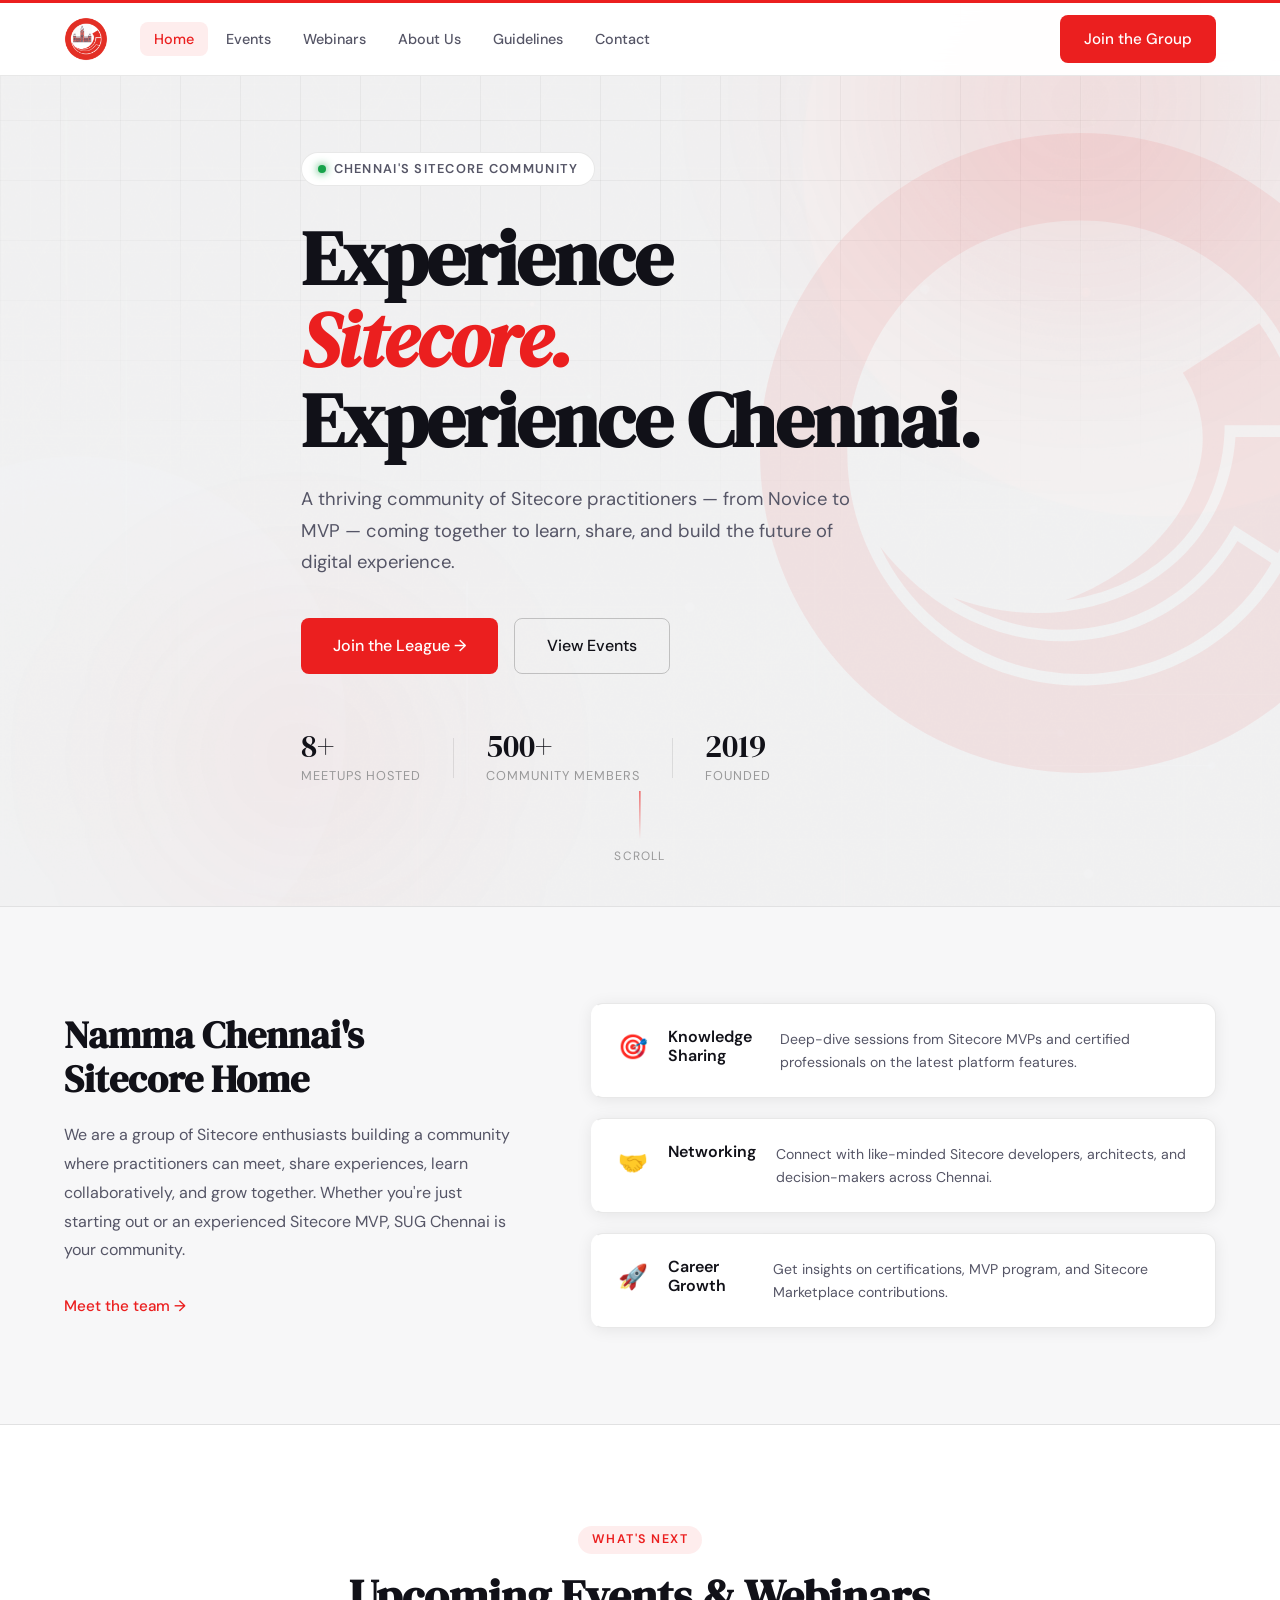
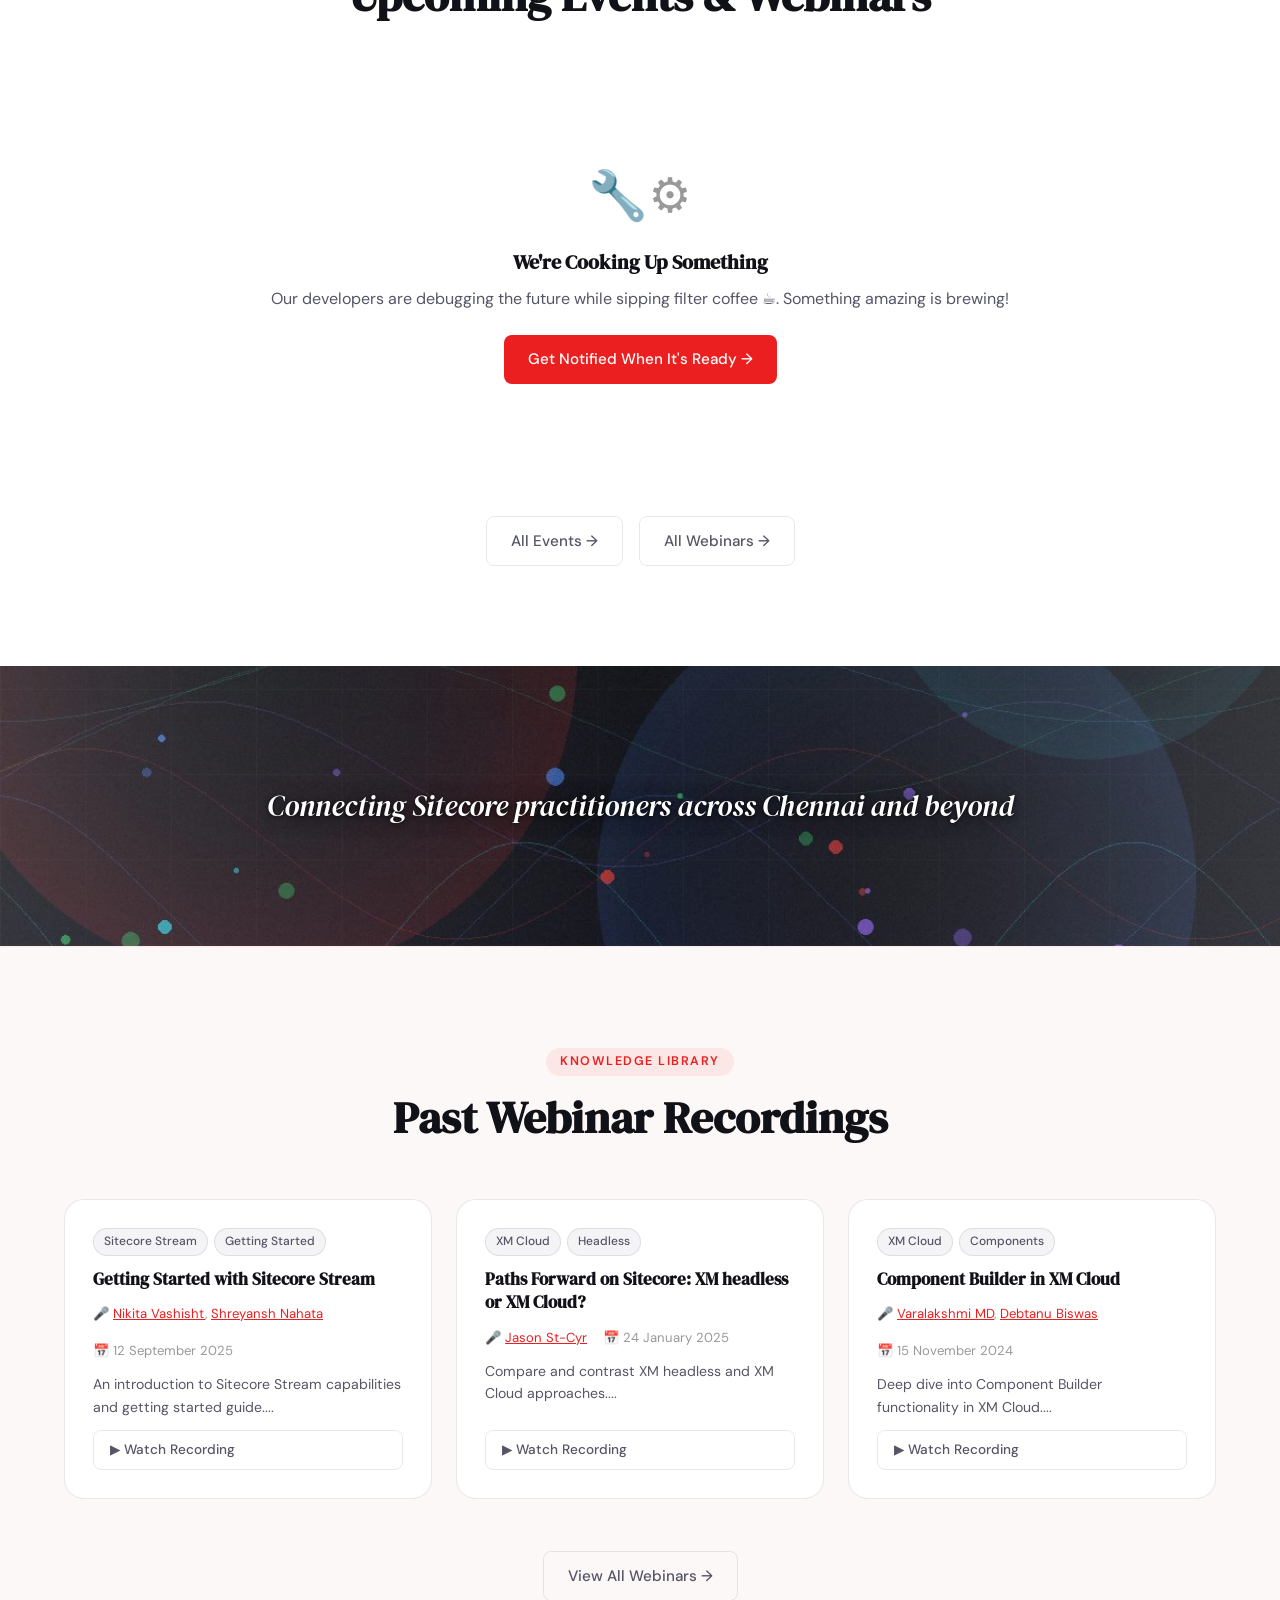
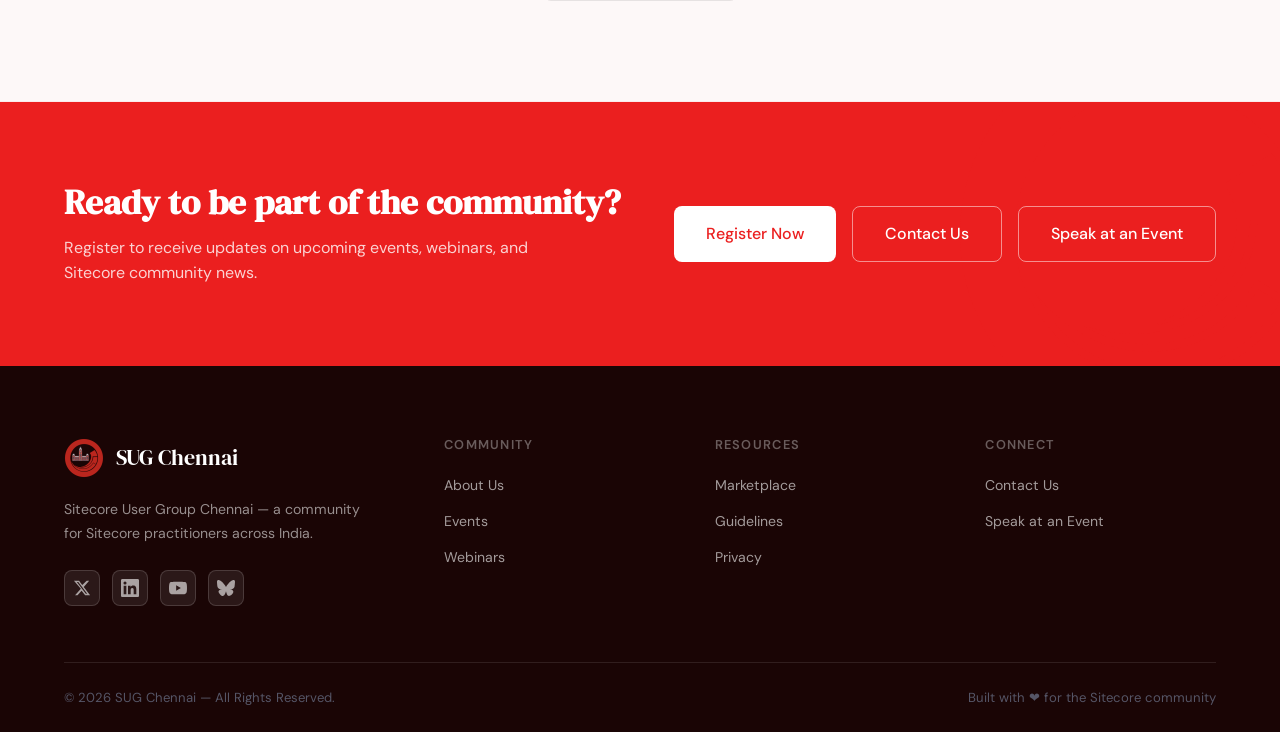
==== commit a67d5b0a: "Fixes" ====
--- a/index.html
+++ b/index.html
@@ -179,6 +179,7 @@
         <div class="cta-actions">
           <a href="https://docs.google.com/forms/d/e/1FAIpQLSclUuPoq6JLe4AswHsYxuBqe74FleTvR5fgJTmBtIwQFV6fjw/viewform" target="_blank" class="btn btn-primary btn-large">Register Now</a>
           <a href="https://forms.gle/mnNefUYWEunT3SGh9" target="_blank" class="btn btn-ghost btn-large">Contact Us</a>
+          <a href="https://forms.gle/mnNefUYWEunT3SGh9" target="_blank" class="btn btn-ghost btn-large">Speak at an Event</a>
         </div>
       </div>
     </div>
@@ -199,6 +200,7 @@
             <a href="https://twitter.com/sugchennai" target="_blank" aria-label="Twitter"><svg viewBox="0 0 24 24" width="18" height="18" fill="currentColor"><path d="M18.244 2.25h3.308l-7.227 8.26 8.502 11.24H16.17l-4.714-6.231-5.401 6.231H2.744l7.73-8.835L1.254 2.25H8.08l4.259 5.631zm-1.161 17.52h1.833L7.084 4.126H5.117z"/></svg></a>
             <a href="https://www.linkedin.com/groups/8679823/" target="_blank" aria-label="LinkedIn"><svg viewBox="0 0 24 24" width="18" height="18" fill="currentColor"><path d="M20.447 20.452h-3.554v-5.569c0-1.328-.027-3.037-1.852-3.037-1.853 0-2.136 1.445-2.136 2.939v5.667H9.351V9h3.414v1.561h.046c.477-.9 1.637-1.85 3.37-1.85 3.601 0 4.267 2.37 4.267 5.455v6.286zM5.337 7.433a2.062 2.062 0 01-2.063-2.065 2.064 2.064 0 112.063 2.065zm1.782 13.019H3.555V9h3.564v11.452zM22.225 0H1.771C.792 0 0 .774 0 1.729v20.542C0 23.227.792 24 1.771 24h20.451C23.2 24 24 23.227 24 22.271V1.729C24 .774 23.2 0 22.222 0h.003z"/></svg></a>
             <a href="https://www.youtube.com/channel/UCOzk19JDPhqL1rsR-O8bP-g" target="_blank" aria-label="YouTube"><svg viewBox="0 0 24 24" width="18" height="18" fill="currentColor"><path d="M23.498 6.186a3.016 3.016 0 00-2.122-2.136C19.505 3.545 12 3.545 12 3.545s-7.505 0-9.377.505A3.017 3.017 0 00.502 6.186C0 8.07 0 12 0 12s0 3.93.502 5.814a3.016 3.016 0 002.122 2.136c1.871.505 9.376.505 9.376.505s7.505 0 9.377-.505a3.015 3.015 0 002.122-2.136C24 15.93 24 12 24 12s0-3.93-.502-5.814zM9.545 15.568V8.432L15.818 12l-6.273 3.568z"/></svg></a>
+            <a href="https://bsky.app/profile/sugchennai.bsky.social" target="_blank" aria-label="Bluesky"><svg viewBox="0 0 24 24" width="18" height="18" fill="currentColor"><path d="M12 10.8c-1.087-2.114-4.046-6.053-6.798-7.995C2.566.944 1.561 1.266.902 1.565.139 1.908 0 3.08 0 3.768c0 .69.378 5.65.624 6.479.815 2.736 3.713 3.66 6.383 3.364.136-.02.275-.039.415-.056-.138.022-.276.04-.415.056-3.912.58-7.387 2.005-2.83 7.078 5.013 5.19 6.87-1.113 7.823-4.308.953 3.195 2.05 9.271 7.733 4.308 4.267-4.308 1.172-6.498-2.74-7.078a8.741 8.741 0 0 1-.415-.056c.14.017.279.036.415.056 2.67.297 5.568-.628 6.383-3.364.246-.828.624-5.79.624-6.478 0-.69-.139-1.861-.902-2.204-.659-.298-1.664-.62-4.3 1.24C16.046 4.748 13.087 8.687 12 10.8Z"/></svg></a>
           </div>
         </div>
         <div class="footer-links">
@@ -223,7 +225,6 @@
             <ul>
               <li><a href="https://forms.gle/mnNefUYWEunT3SGh9" target="_blank">Contact Us</a></li>
               <li><a href="https://forms.gle/mnNefUYWEunT3SGh9" target="_blank">Speak at an Event</a></li>
-              <li><a href="https://www.meetup.com/sitecore-user-group-chennai/" target="_blank">Join Meetup</a></li>
             </ul>
           </div>
         </div>
@@ -363,7 +364,7 @@
 
     function renderUpcomingCard(item) {
       const isEvent = item.type === 'event';
-      const speakersHtml = (item.speakers || []).map(s => {
+        const speakersHtml = (item.speakers || []).map(s => {
         const name = typeof s === 'object' ? s.name : s;
         const url  = typeof s === 'object' ? s.linkedin : null;
         return url
@@ -377,7 +378,7 @@
           <h3>${item.title}</h3>
           <p>${item.description.substring(0, 130)}...</p>
           <div class="upcoming-card-meta">
-            ${isEvent
+             ${isEvent
               ? `<span>🕐 ${item.time}</span><span>📍 ${item.venue}</span>${speakersHtml ? `<span>🎤 ${speakersHtml}</span>` : ''}`
               : `<span>🕐 ${item.time}</span>${speakersHtml ? `<span>🎤 ${speakersHtml}</span>` : ''}`}
           </div>
@@ -392,4 +393,4 @@
     }
   </script>
 </body>
-</html>+</html>
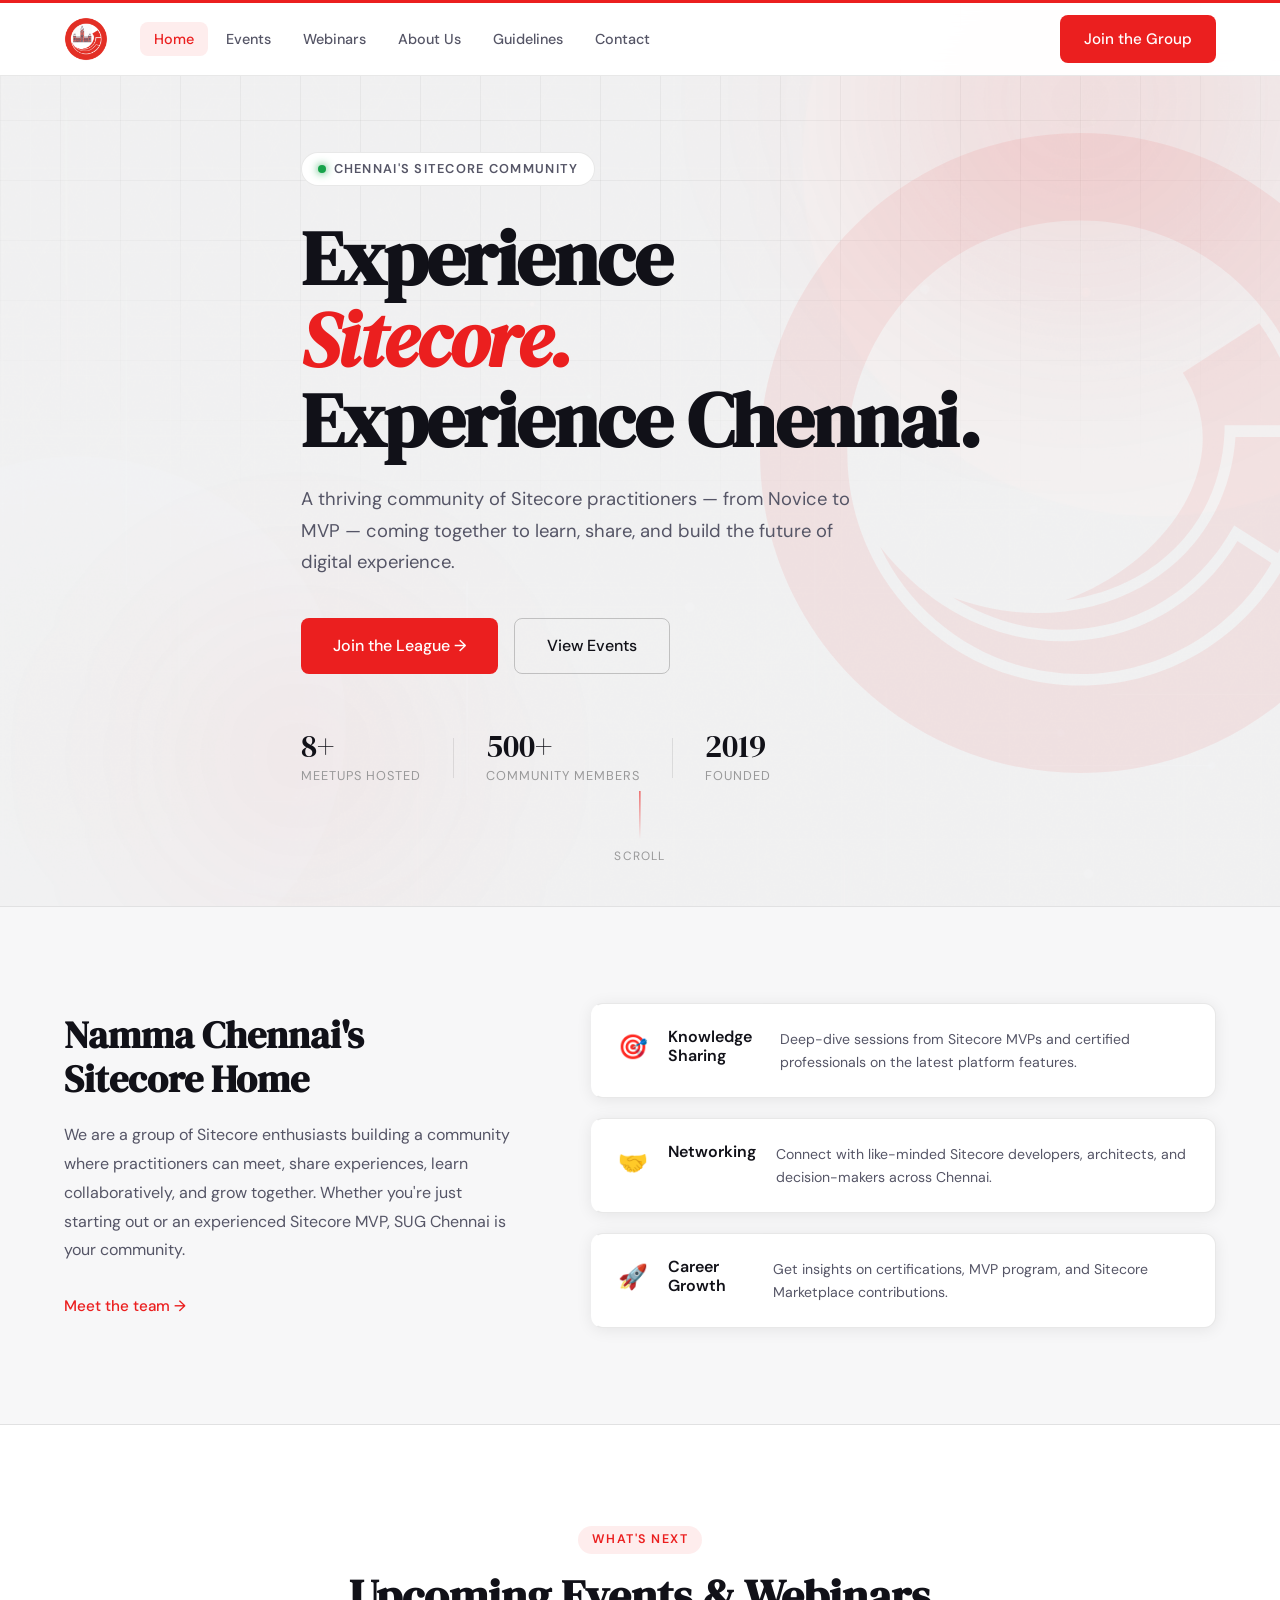
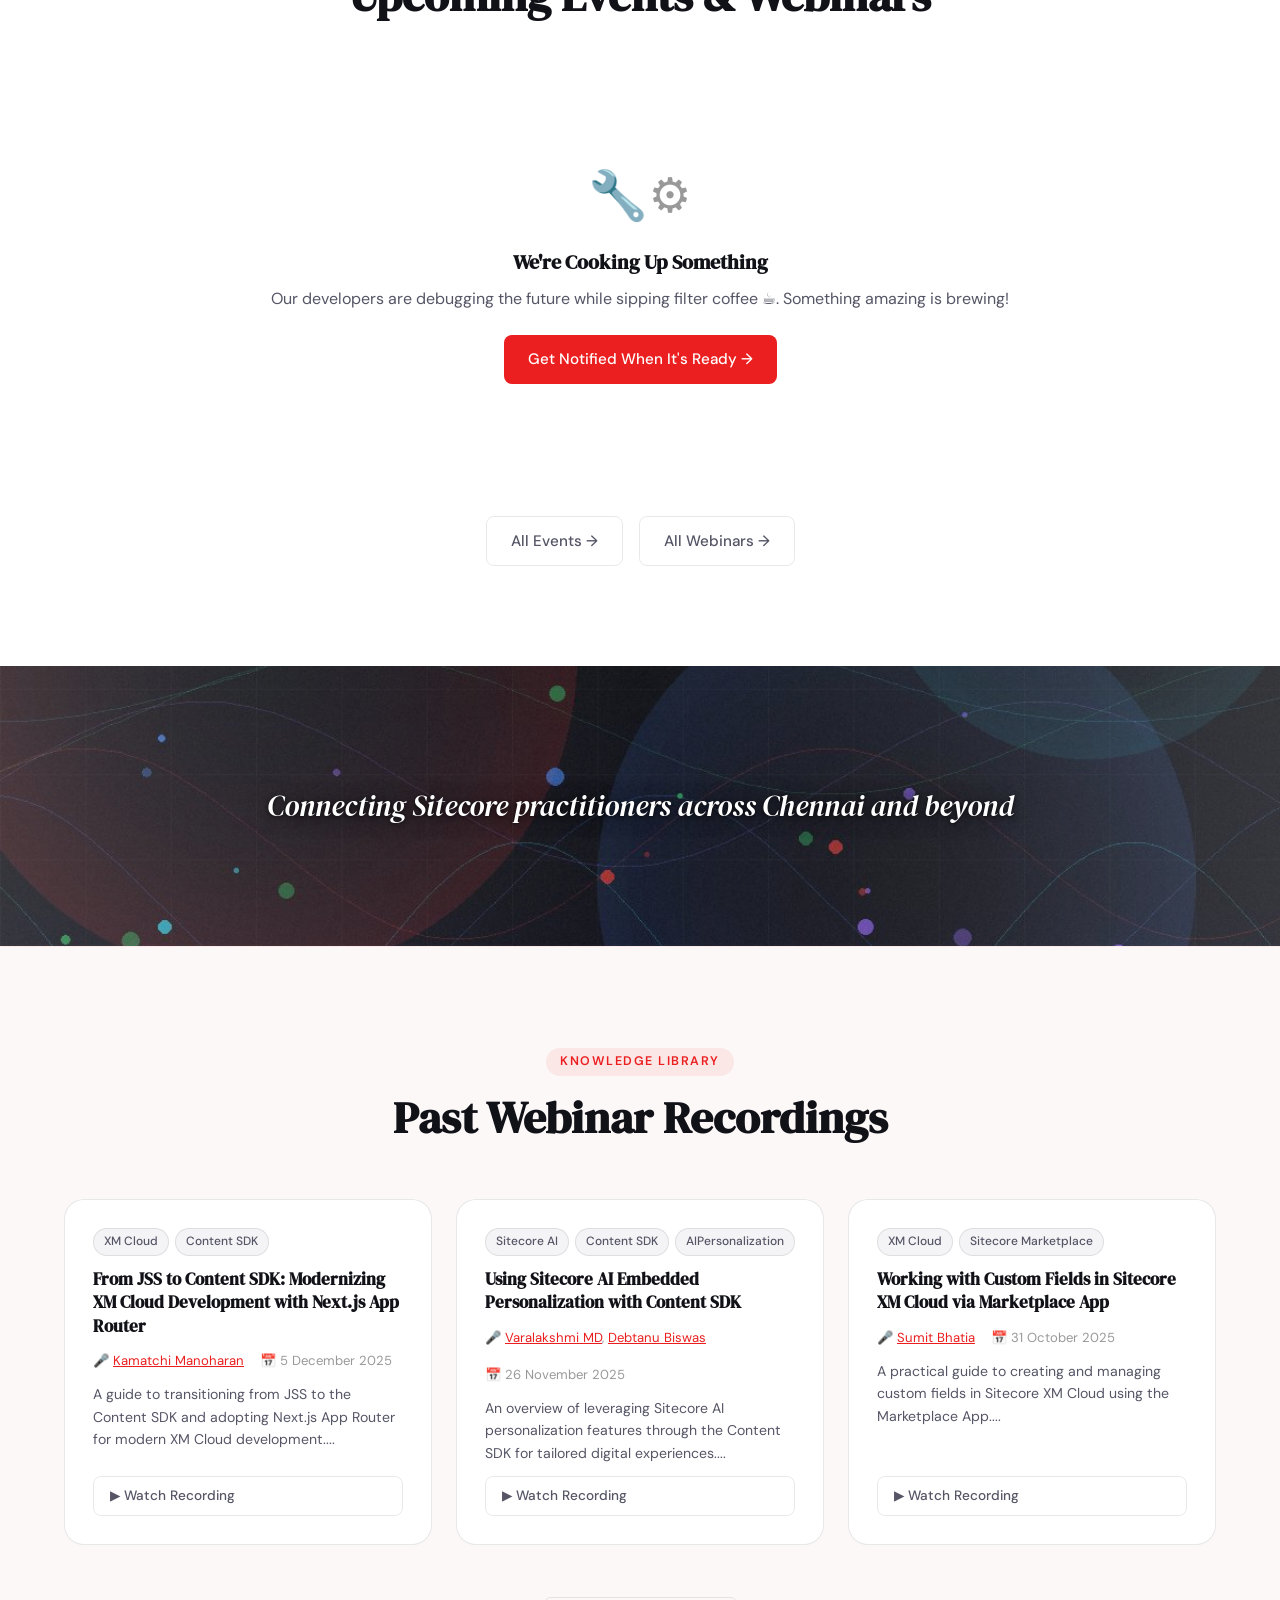
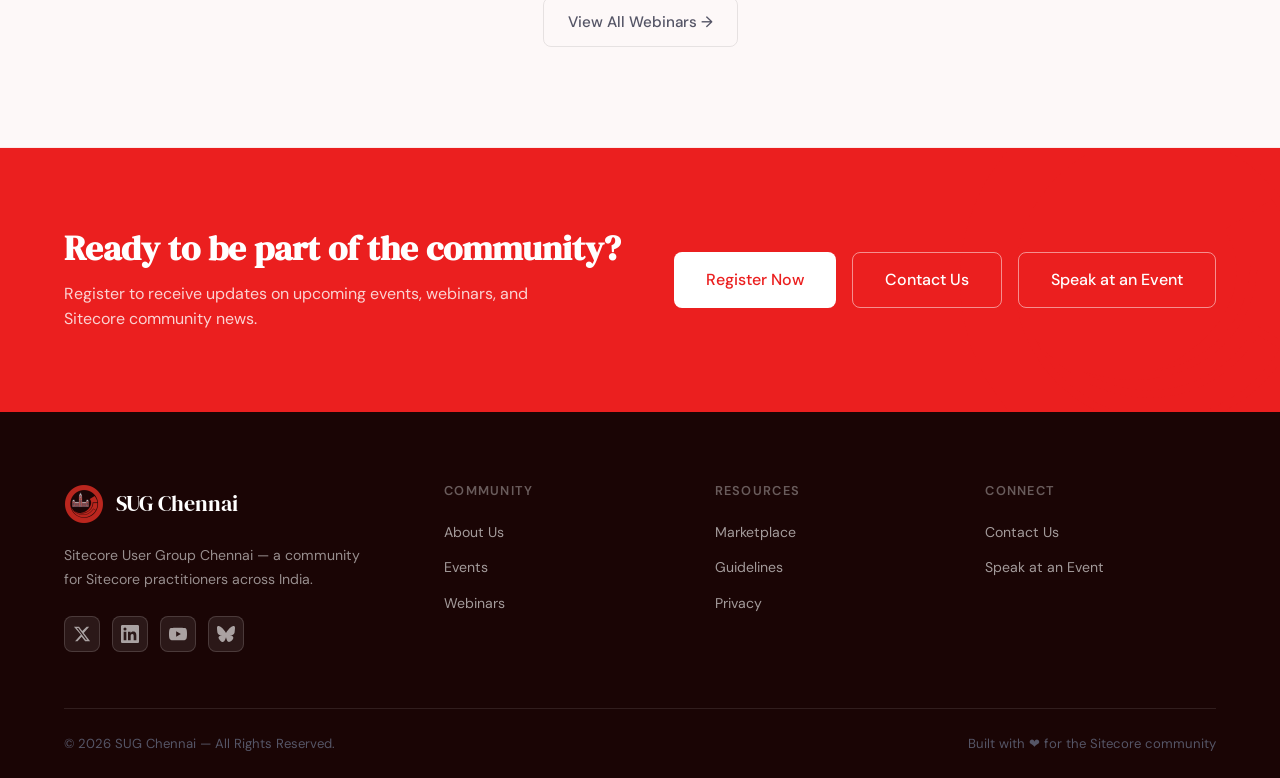
==== commit abff2259: "Updated home page OG image" ====
--- a/index.html
+++ b/index.html
@@ -4,22 +4,70 @@
   <meta charset="UTF-8"/>
   <meta http-equiv="X-UA-Compatible" content="IE=edge"/>
   <meta name="viewport" content="width=device-width, initial-scale=1.0"/>
-  <title>SUG Chennai – Sitecore User Group</title>
-  <meta name="description" content="Sitecore User Group Chennai – A community of Sitecore enthusiasts sharing knowledge through meetups, webinars, and collaboration."/>
+  <!-- SEO -->
+  <meta name="description" content="SUG Chennai is a community of Sitecore practitioners in India sharing knowledge through meetups, webinars, and open-source contributions."/>
+  <meta name="keywords" content="Sitecore User Group, SUG Chennai, Sitecore community India, Sitecore meetup Chennai, XM Cloud, Sitecore webinar"/>
+  <meta name="robots" content="index, follow"/>
+  <link rel="canonical" href="https://www.sugchennai.co.in/"/>
+  <!-- Open Graph -->
+  <meta property="og:type" content="website"/>
+  <meta property="og:site_name" content="SUG Chennai"/>
+  <meta property="og:url" content="https://www.sugchennai.co.in/"/>
   <meta property="og:title" content="SUG Chennai – Sitecore User Group"/>
-  <meta property="og:description" content="Experience Sitecore, Experience Chennai. Join the SUG Chennai community of Sitecore practitioners."/>
-  <meta property="og:type" content="website"/>
-  <meta property="og:url" content="https://www.sugchennai.co.in"/>
-  <meta property="og:image" content="https://www.sugchennai.co.in/images/tech/hero-tech.jpg"/>
+  <meta property="og:description" content="Experience Sitecore, Experience Chennai. Join the SUG Chennai community of Sitecore practitioners across India."/>
+  <meta property="og:image" content="https://www.sugchennai.co.in/images/SugChennaiFullLogo.png"/>
+  <meta property="og:locale" content="en_IN"/>
+  <!-- Twitter Card -->
   <meta name="twitter:card" content="summary_large_image"/>
   <meta name="twitter:site" content="@sugchennai"/>
   <meta name="twitter:title" content="SUG Chennai – Sitecore User Group"/>
-  <meta name="twitter:image" content="https://www.sugchennai.co.in/images/tech/hero-tech.jpg"/>
+  <meta name="twitter:description" content="Experience Sitecore, Experience Chennai. Join the SUG Chennai community of Sitecore practitioners across India."/>
+  <meta name="twitter:image" content="https://www.sugchennai.co.in/images/SugChennaiFullLogo.png"/>
+  <title>SUG Chennai – Sitecore User Group</title>
+  <meta property="og:url" content="https://www.sugchennai.co.in"/>
+  <meta property="og:image" content="https://www.sugchennai.co.in/images/SugChennaiFullLogo.png"/>
+  <meta name="twitter:image" content="https://www.sugchennai.co.in/images/SugChennaiFullLogo.png"/>
   <link rel="icon" href="images/favicon.png"/>
   <link rel="preconnect" href="https://fonts.googleapis.com"/>
   <link rel="preconnect" href="https://fonts.gstatic.com" crossorigin/>
   <link href="https://fonts.googleapis.com/css2?family=DM+Serif+Display:ital@0;1&family=DM+Sans:ital,opsz,wght@0,9..40,300;0,9..40,400;0,9..40,500;0,9..40,600;1,9..40,300&display=swap" rel="stylesheet"/>
   <link rel="stylesheet" href="style.css"/>
+
+  <!-- Structured Data: Organization + WebSite -->
+  <script type="application/ld+json">
+  {
+    "@context": "https://schema.org",
+    "@graph": [
+      {
+        "@type": "Organization",
+        "@id": "https://www.sugchennai.co.in/#organization",
+        "name": "SUG Chennai",
+        "alternateName": "Sitecore User Group Chennai",
+        "url": "https://www.sugchennai.co.in",
+        "logo": "https://www.sugchennai.co.in/images/logo.png",
+        "description": "SUG Chennai is a community of Sitecore practitioners in India sharing knowledge through meetups, webinars, and open-source contributions.",
+        "foundingDate": "2019",
+        "areaServed": "India",
+        "sameAs": [
+          "https://twitter.com/sugchennai",
+          "https://www.linkedin.com/groups/8679823/",
+          "https://www.youtube.com/channel/UCOzk19JDPhqL1rsR-O8bP-g",
+          "https://bsky.app/profile/sugchennai.bsky.social",
+          "https://www.meetup.com/sitecore-user-group-chennai/"
+        ]
+      },
+      {
+        "@type": "WebSite",
+        "@id": "https://www.sugchennai.co.in/#website",
+        "url": "https://www.sugchennai.co.in",
+        "name": "SUG Chennai",
+        "publisher": {
+          "@id": "https://www.sugchennai.co.in/#organization"
+        }
+      }
+    ]
+  }
+  </script>
 </head>
 <body>
 
@@ -40,7 +88,7 @@
         <!-- <li><a href="https://www.meetup.com/sitecore-user-group-chennai/" target="_blank">Meetup</a></li> -->
         <li><a href="contact.html">Contact</a></li>
       </ul>
-      <a href="https://docs.google.com/forms/d/e/1FAIpQLSclUuPoq6JLe4AswHsYxuBqe74FleTvR5fgJTmBtIwQFV6fjw/viewform" target="_blank" class="btn btn-primary nav-cta">Join the Group</a>
+      <a href="https://forms.gle/367UHdCedxhCTSmX6" target="_blank" class="btn btn-primary nav-cta">Join the Group</a>
       <button class="hamburger" id="hamburger"><span></span><span></span><span></span></button>
     </div>
     <div class="mobile-menu" id="mobileMenu">
@@ -77,7 +125,7 @@
         A thriving community of Sitecore practitioners — from Novice to MVP — coming together to learn, share, and build the future of digital experience.
       </p>
       <div class="hero-actions animate-in" style="animation-delay:0.5s">
-        <a href="https://docs.google.com/forms/d/e/1FAIpQLSclUuPoq6JLe4AswHsYxuBqe74FleTvR5fgJTmBtIwQFV6fjw/viewform" target="_blank" class="btn btn-primary btn-large">Join the League →</a>
+        <a href="https://forms.gle/367UHdCedxhCTSmX6" target="_blank" class="btn btn-primary btn-large">Join the League →</a>
         <a href="events.html" class="btn btn-ghost btn-large" style="border-color:rgba(0,0,0,0.2);color:var(--text);">View Events</a>
       </div>
       <div class="hero-stats animate-in" style="animation-delay:0.65s">
@@ -177,9 +225,9 @@
           <p>Register to receive updates on upcoming events, webinars, and Sitecore community news.</p>
         </div>
         <div class="cta-actions">
-          <a href="https://docs.google.com/forms/d/e/1FAIpQLSclUuPoq6JLe4AswHsYxuBqe74FleTvR5fgJTmBtIwQFV6fjw/viewform" target="_blank" class="btn btn-primary btn-large">Register Now</a>
-          <a href="https://forms.gle/mnNefUYWEunT3SGh9" target="_blank" class="btn btn-ghost btn-large">Contact Us</a>
-          <a href="https://forms.gle/mnNefUYWEunT3SGh9" target="_blank" class="btn btn-ghost btn-large">Speak at an Event</a>
+          <a href="https://forms.gle/367UHdCedxhCTSmX6" target="_blank" class="btn btn-primary btn-large">Register Now</a>
+          <a href="https://forms.gle/Ffnz8gtoyaacFeqo8" target="_blank" class="btn btn-ghost btn-large">Contact Us</a>
+          <a href="https://forms.gle/ue5XsTCNhnE5Gtj58" target="_blank" class="btn btn-ghost btn-large">Speak at an Event</a>
         </div>
       </div>
     </div>
@@ -223,8 +271,8 @@
           <div class="footer-col">
             <h4>Connect</h4>
             <ul>
-              <li><a href="https://forms.gle/mnNefUYWEunT3SGh9" target="_blank">Contact Us</a></li>
-              <li><a href="https://forms.gle/mnNefUYWEunT3SGh9" target="_blank">Speak at an Event</a></li>
+              <li><a href="https://forms.gle/Ffnz8gtoyaacFeqo8" target="_blank">Contact Us</a></li>
+              <li><a href="https://forms.gle/ue5XsTCNhnE5Gtj58" target="_blank">Speak at an Event</a></li>
             </ul>
           </div>
         </div>
@@ -325,7 +373,7 @@
             <div style="font-size: 48px; margin-bottom: 16px;">🔧⚙️</div>
             <h3 style="margin: 0 0 12px 0; color: var(--text); font-size: 20px;">We're Cooking Up Something</h3>
             <p style="margin: 0 0 24px 0; color: var(--text-muted); font-size: 16px;">Our developers are debugging the future while sipping filter coffee ☕. Something amazing is brewing!</p>
-            <a href="https://forms.gle/mnNefUYWEunT3SGh9" target="_blank" class="btn btn-primary" style="display: inline-block; color: white !important;">Get Notified When It's Ready →</a>
+            <a href="https://forms.gle/367UHdCedxhCTSmX6" target="_blank" class="btn btn-primary" style="display: inline-block; color: white !important;">Get Notified When It's Ready →</a>
           </div>
         `;
       } else {
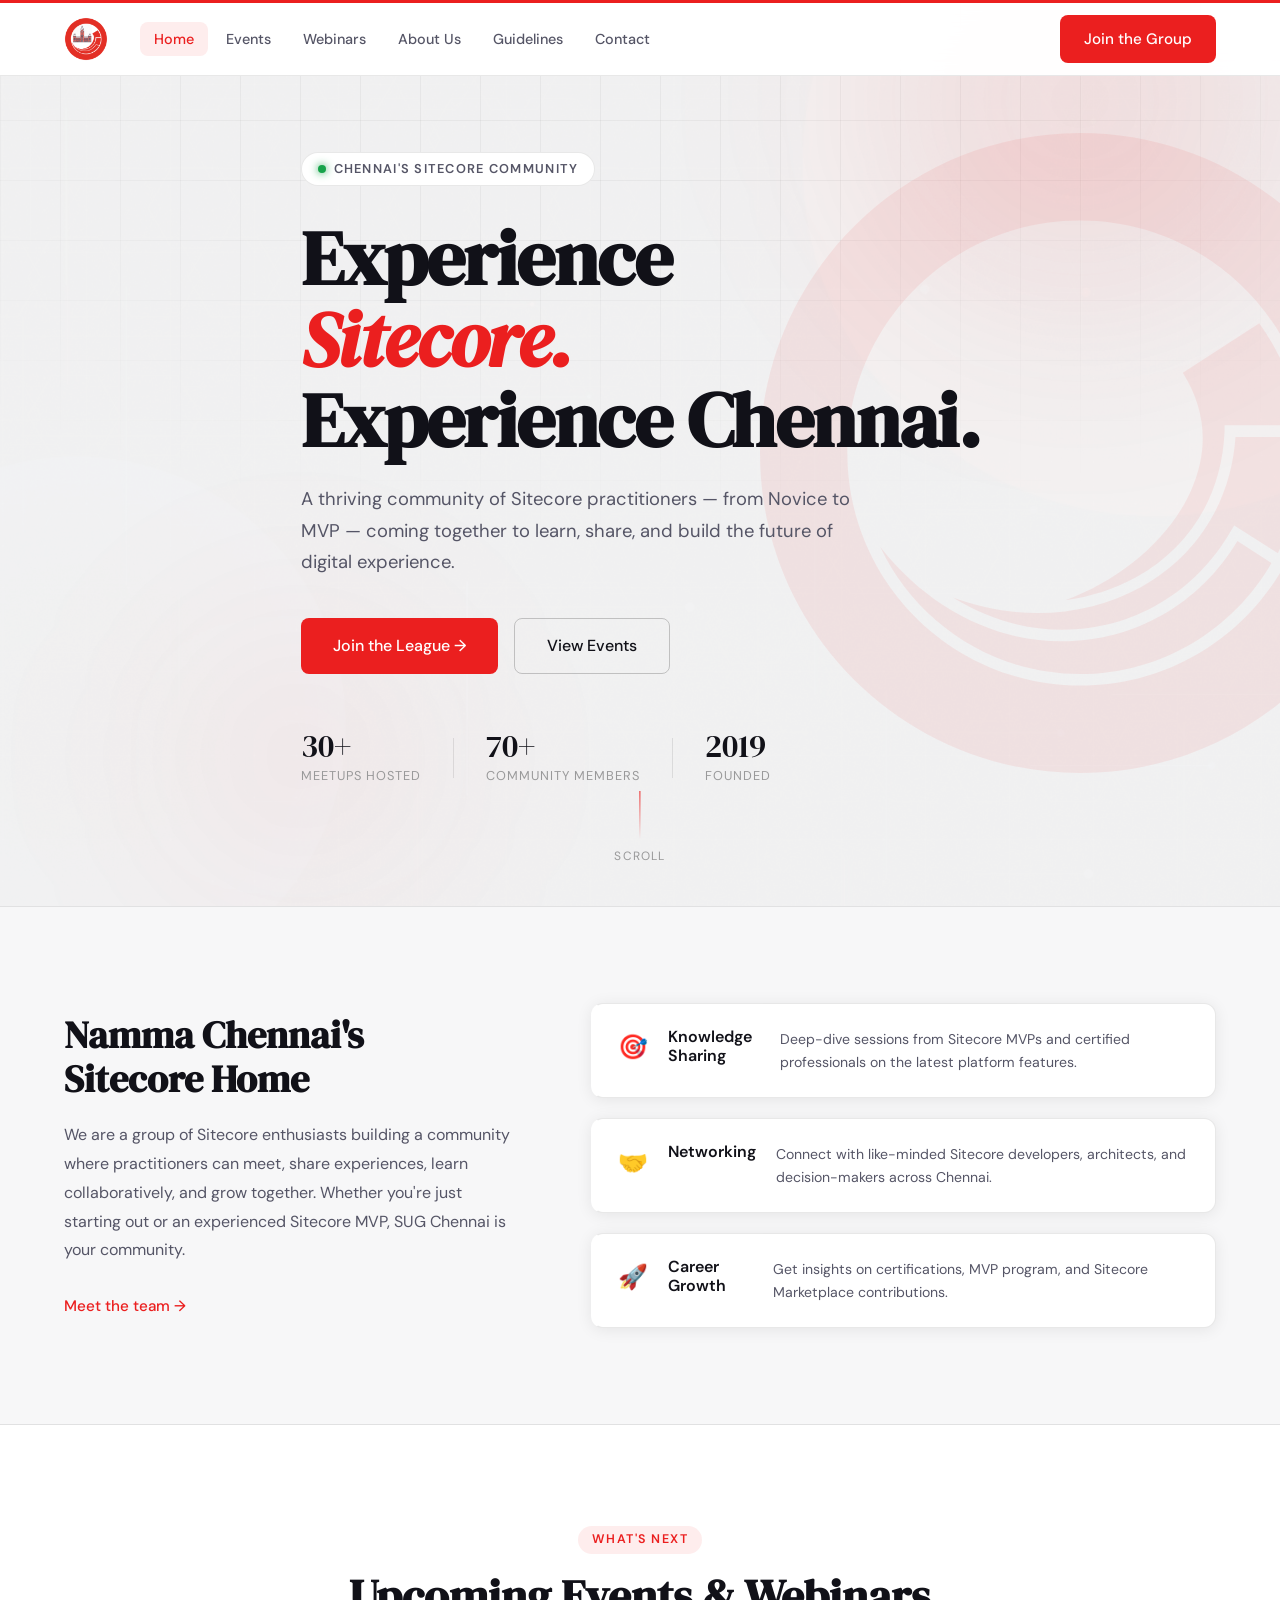
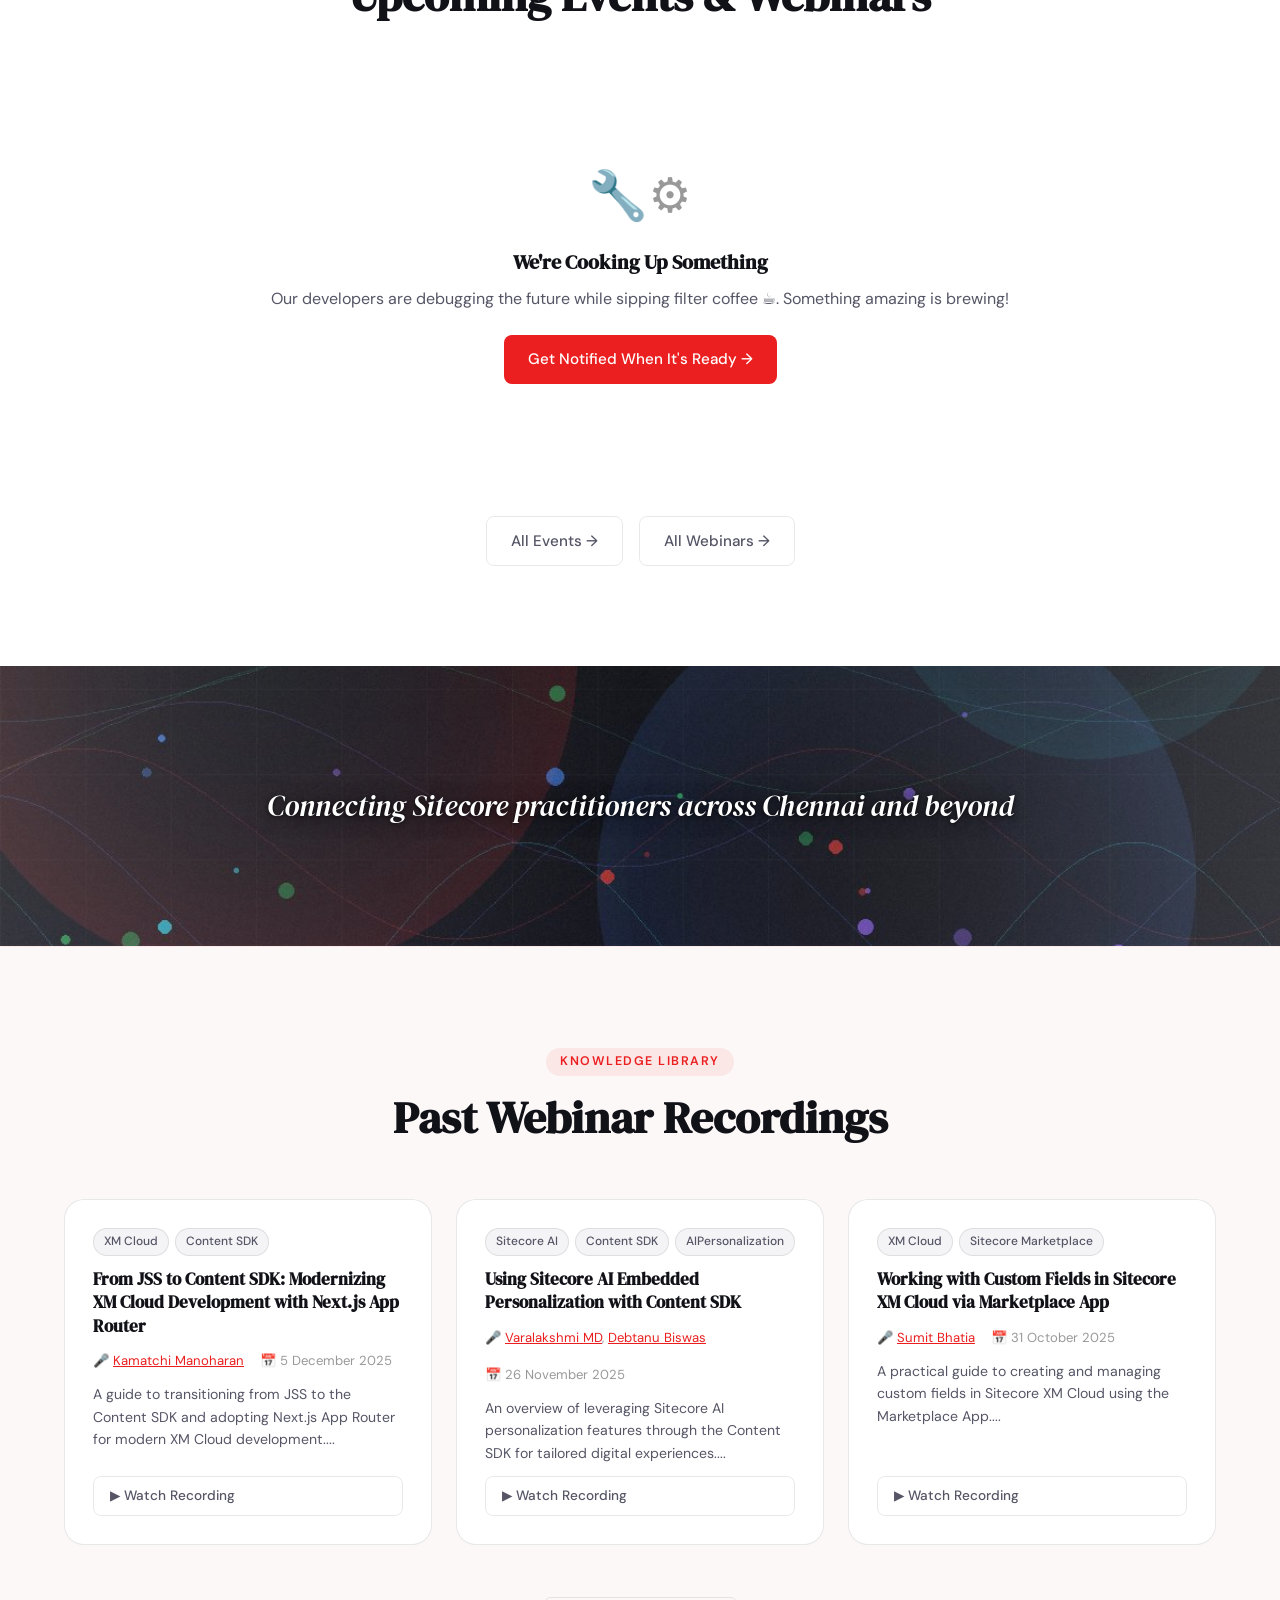
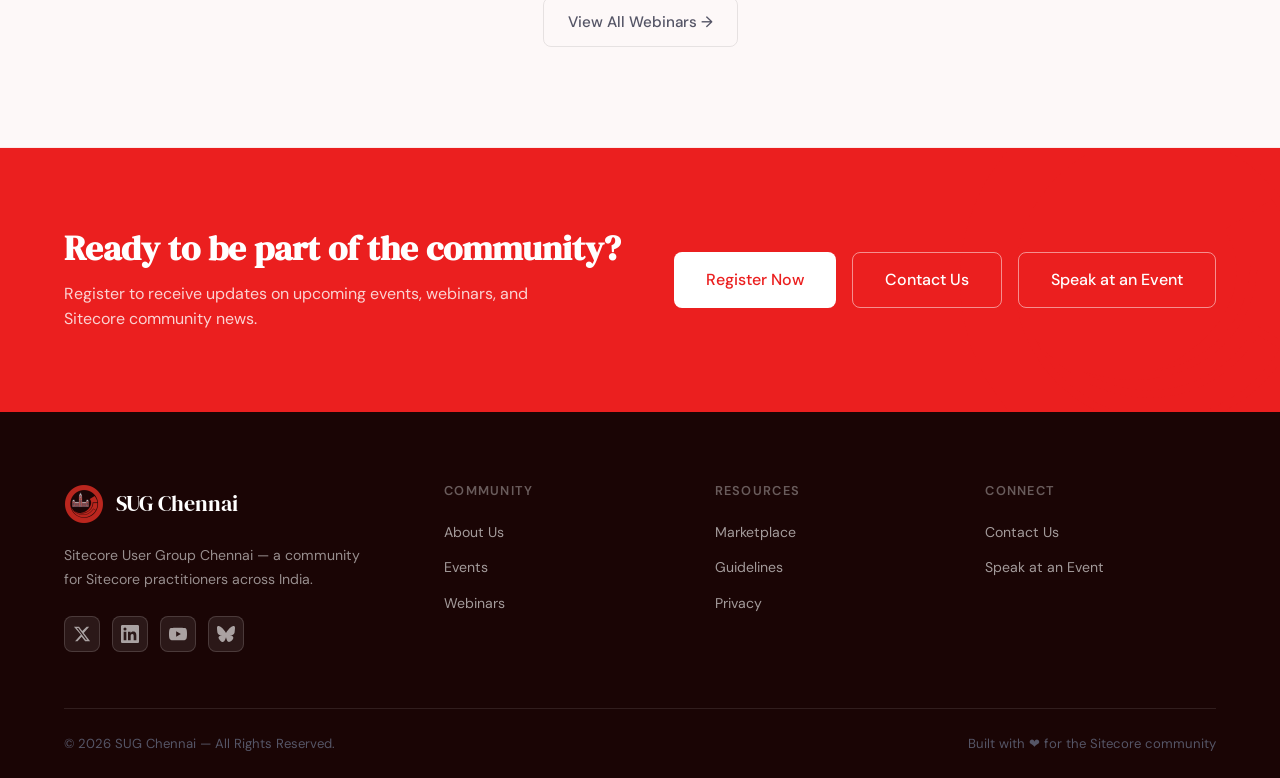
==== commit c9620371: "Updated the numbers" ====
--- a/index.html
+++ b/index.html
@@ -129,9 +129,9 @@
         <a href="events.html" class="btn btn-ghost btn-large" style="border-color:rgba(0,0,0,0.2);color:var(--text);">View Events</a>
       </div>
       <div class="hero-stats animate-in" style="animation-delay:0.65s">
-        <div class="stat"><span class="stat-num">8+</span><span class="stat-label">Meetups Hosted</span></div>
+        <div class="stat"><span class="stat-num">30+</span><span class="stat-label">Meetups Hosted</span></div>
         <div class="stat-divider"></div>
-        <div class="stat"><span class="stat-num">500+</span><span class="stat-label">Community Members</span></div>
+        <div class="stat"><span class="stat-num">70+</span><span class="stat-label">Community Members</span></div>
         <div class="stat-divider"></div>
         <div class="stat"><span class="stat-num">2019</span><span class="stat-label">Founded</span></div>
       </div>
